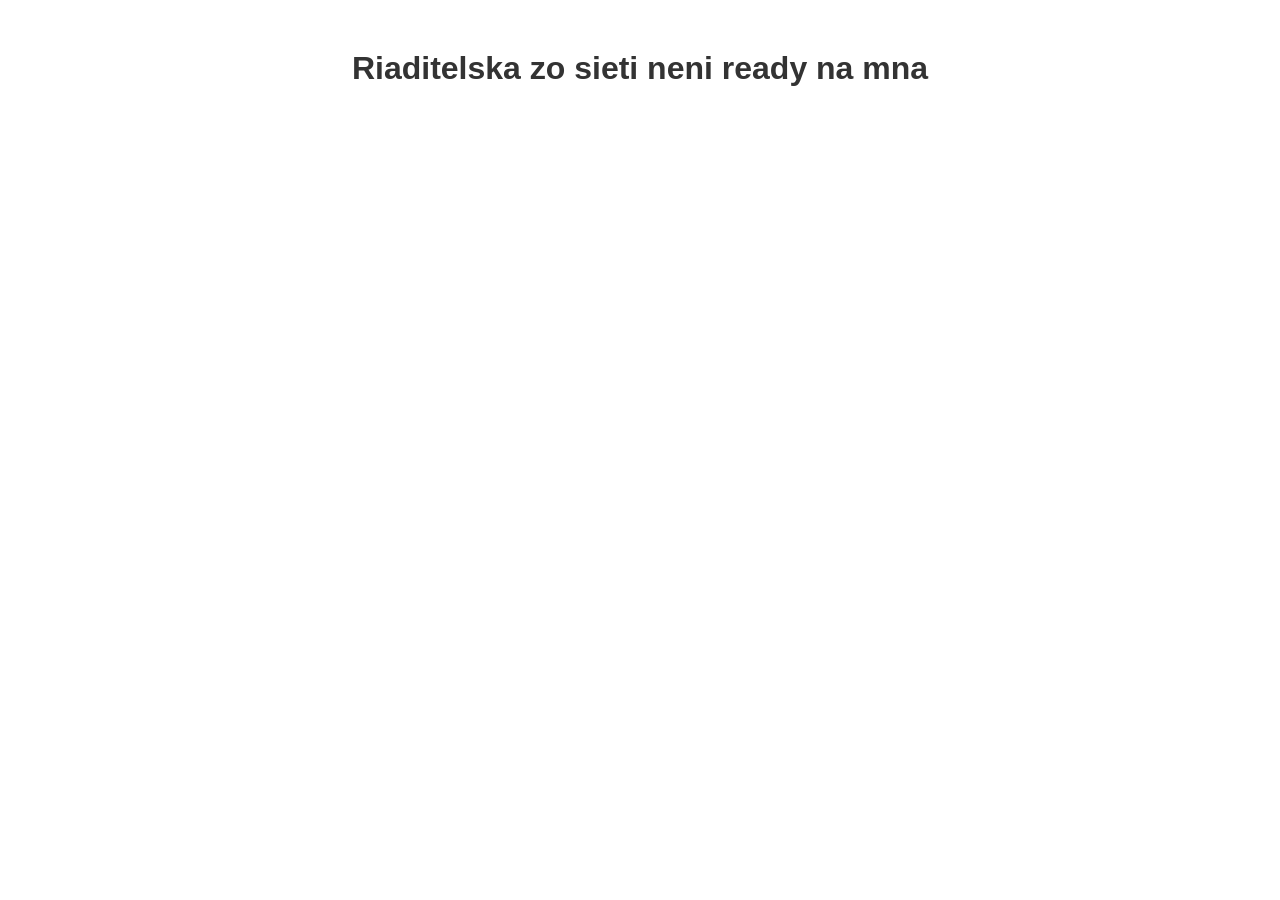
==== index.html @ 163ca70a "Add initial HTML structure for index.html" ====
<!DOCTYPE html>
<html>
<head>
    <title>Môj Web</title>
    <meta charset="UTF-8">
    <style>
        body { font-family: sans-serif; text-align: center; margin-top: 50px; }
        h1 { color: #333; }
    </style>
</head>
<body>
    <h1>Riaditelska zo sieti neni ready na mna</h1>
</body>
</html>
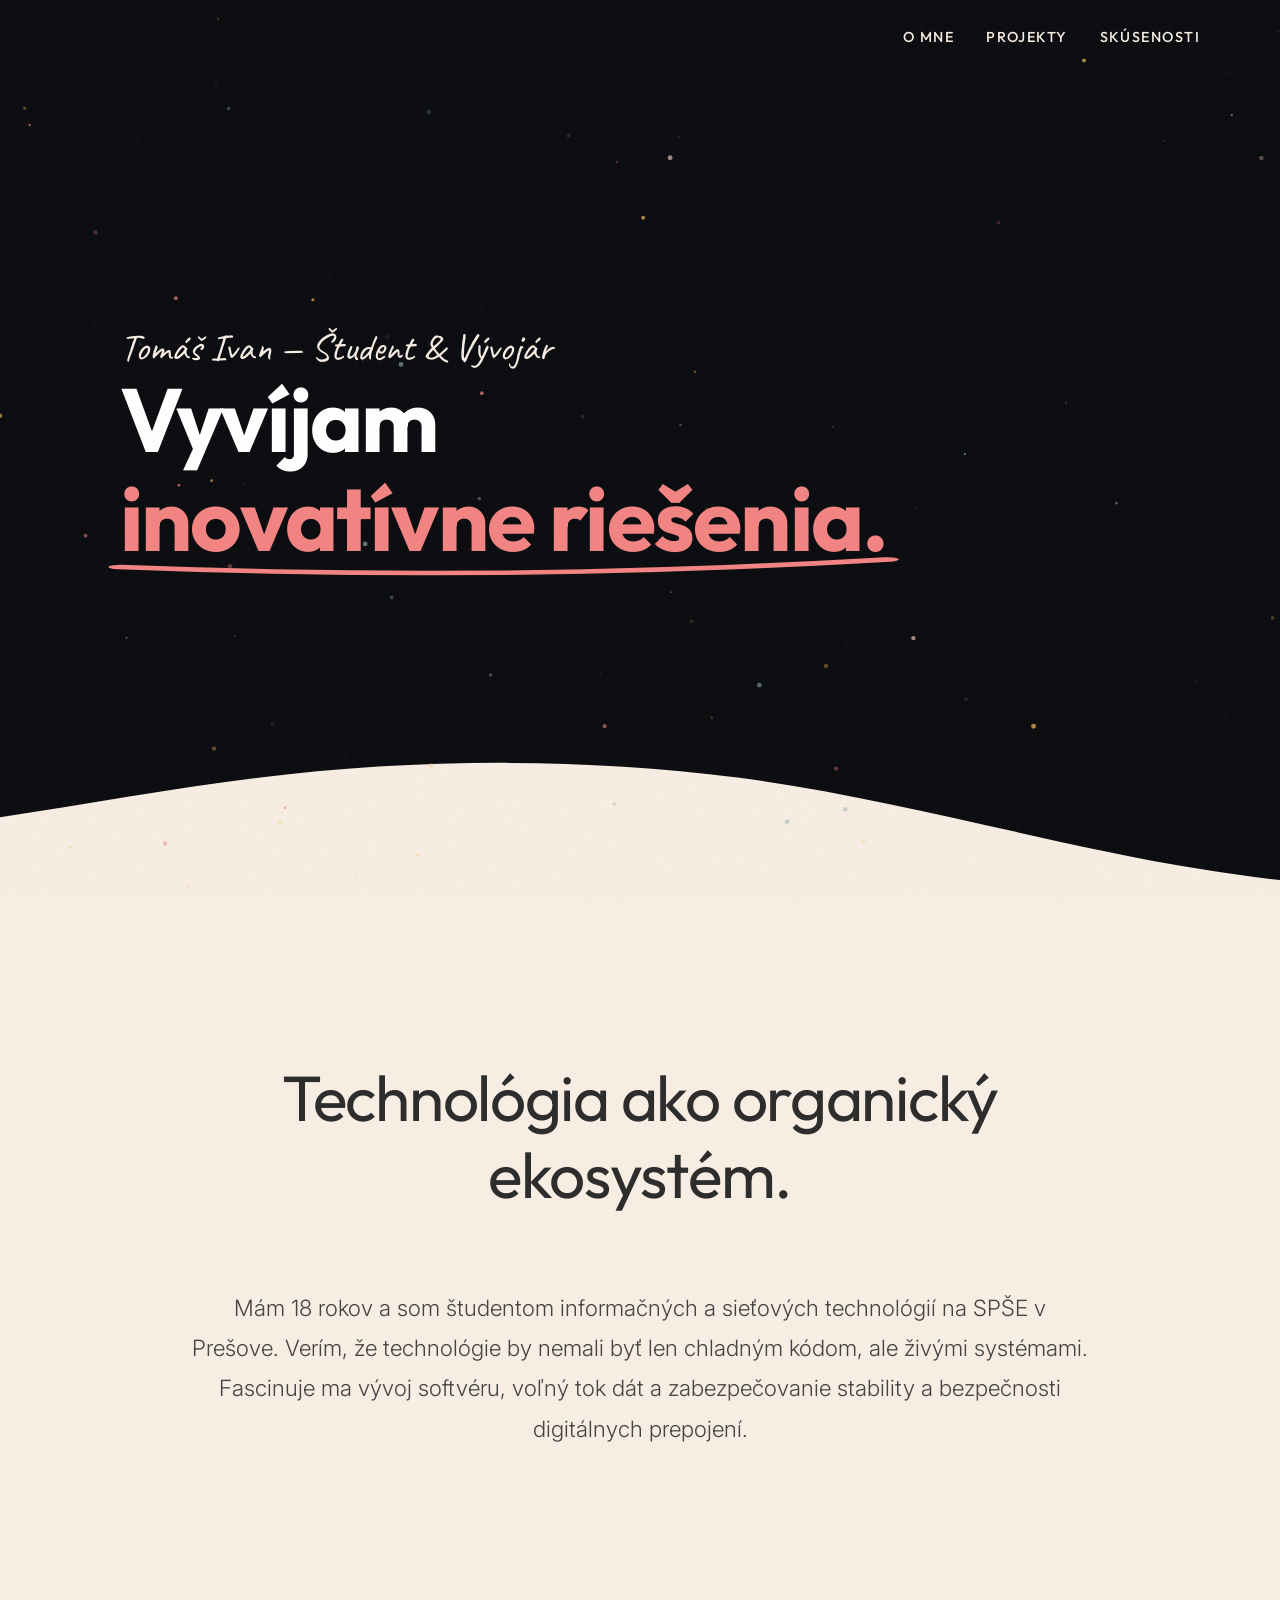
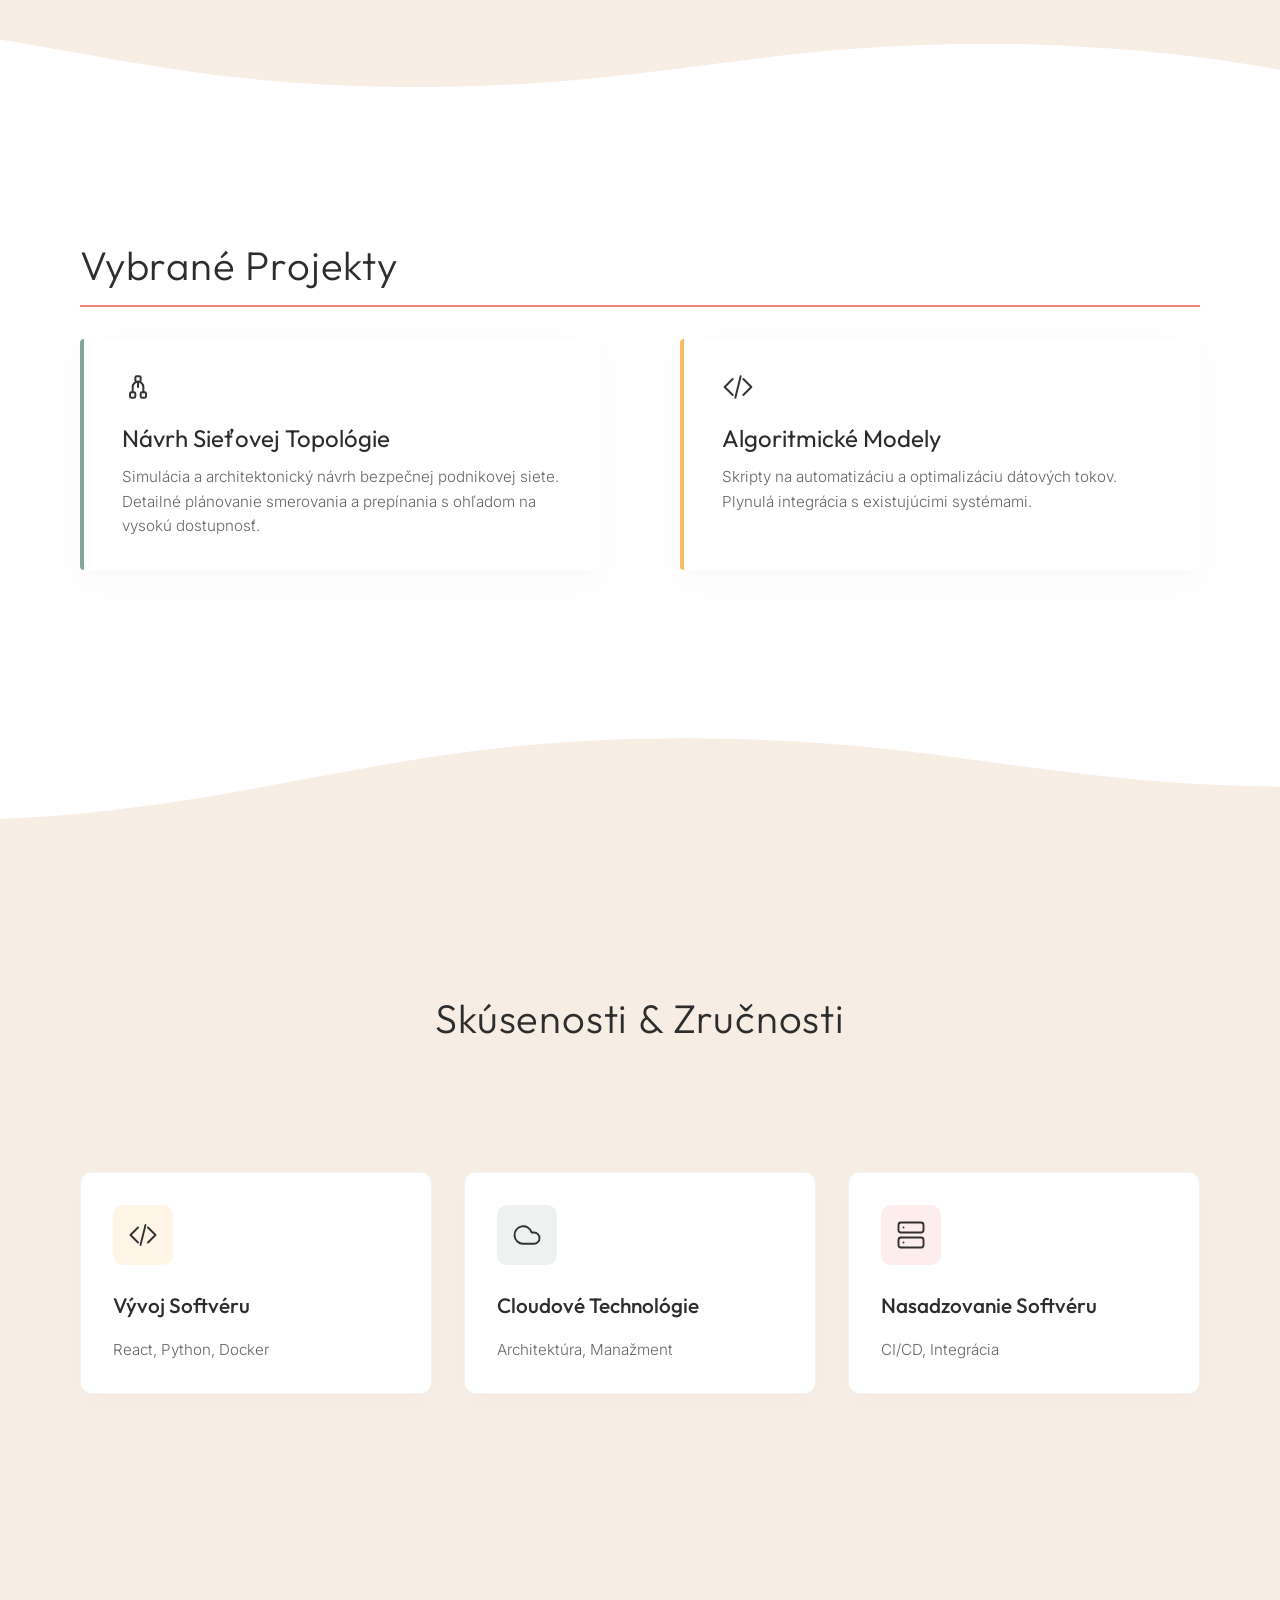
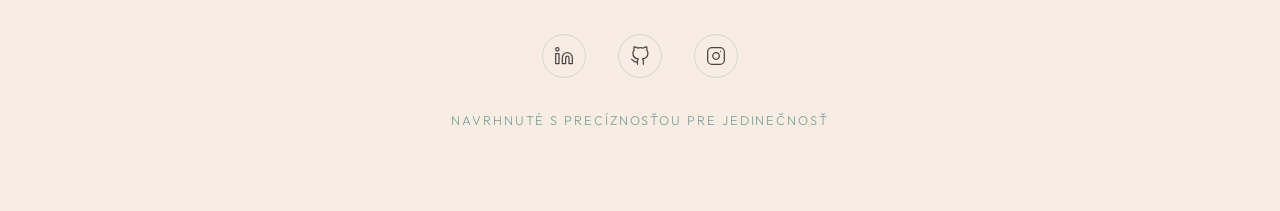
==== commit 4e87badf: "Basic template" ====
--- a/index.html
+++ b/index.html
@@ -1,14 +1,220 @@
 <!DOCTYPE html>
-<html>
+<html lang="sk">
+
 <head>
-    <title>Môj Web</title>
     <meta charset="UTF-8">
-    <style>
-        body { font-family: sans-serif; text-align: center; margin-top: 50px; }
-        h1 { color: #333; }
-    </style>
+    <meta name="viewport" content="width=device-width, initial-scale=1.0">
+    <title>Tomáš Ivan | Portfolio</title>
+    <!-- Google Fonts: Outfit (Headings) and Inter (Body), Syne for extreme modern look -->
+    <link rel="preconnect" href="https://fonts.googleapis.com">
+    <link rel="preconnect" href="https://fonts.gstatic.com" crossorigin>
+    <link
+        href="https://fonts.googleapis.com/css2?family=Caveat:wght@500;600&family=Inter:wght@300;400;500;600&family=Outfit:wght@200;300;400;500;700&display=swap"
+        rel="stylesheet">
+    <link rel="stylesheet" href="styles/main.css?v=3">
+
+    <!-- Meta descriptions for SEO -->
+    <meta name="description"
+        content="Osobné portfólio Tomáša Ivana. Študent Informačných a sieťových technológií, SPŠE Prešov.">
 </head>
+
 <body>
-    <h1>Riaditelska zo sieti neni ready na mna</h1>
+    <!-- Texture Overlay for organic feel -->
+    <div class="texture-overlay"></div>
+
+    <!-- Subtle Navigation -->
+    <nav class="site-nav">
+        <!-- Desktop Links -->
+        <ul class="nav-links desktop-links">
+            <li><a href="#about">O mne</a></li>
+            <li><a href="#projects">Projekty</a></li>
+            <li><a href="#skills">Skúsenosti</a></li>
+        </ul>
+
+        <!-- Hamburger Icon for Mobile -->
+        <div class="hamburger" id="hamburger">
+            <span></span>
+            <span></span>
+            <span></span>
+        </div>
+    </nav>
+
+    <!-- Mobile Slide-In Menu -->
+    <div class="mobile-menu" id="mobile-menu">
+        <div class="close-menu" id="close-menu">
+            <span></span>
+            <span></span>
+        </div>
+        <div class="mobile-menu-content">
+            <a href="#about" class="mobile-link">O mne</a>
+            <a href="#projects" class="mobile-link">Projekty</a>
+            <a href="#skills" class="mobile-link">Skúsenosti</a>
+            <div class="mobile-socials">
+                <a href="https://www.linkedin.com/in/tom%C3%A1%C5%A1-ivan-slovakia" target="_blank"
+                    class="social-icon"><img src="assets/icons/linkedin.svg" alt="LinkedIn"></a>
+                <a href="https://github.com/TomasIvan1" target="_blank" class="social-icon"><img
+                        src="assets/icons/github.svg" alt="GitHub"></a>
+                <a href="https://www.instagram.com/t_0_m_a_s_12/" target="_blank" class="social-icon"><img
+                        src="assets/icons/instagram.svg" alt="Instagram"></a>
+            </div>
+        </div>
+    </div>
+
+    <!-- Hero Section -->
+    <header class="hero">
+        <!-- The AI generated background will be placed here in CSS -->
+        <div class="hero-background"></div>
+        <!-- Canvas for particle light flow -->
+        <canvas id="flowCanvas"></canvas>
+        <div class="hero-content">
+            <p class="hero-handwritten">Tomáš Ivan — Študent & Vývojár</p>
+            <h1 class="hero-title">
+                <span id="typewriter" class="type-text">Vyvíjam</span><span class="typewriter-cursor">|</span> <br>
+                <span class="highlight-text">
+                    inovatívne riešenia.
+                    <svg class="hand-underline" viewBox="0 0 100 20" preserveAspectRatio="none">
+                        <path d="M0,10 Q50,20 100,5" fill="none" stroke="var(--light-coral)" stroke-width="3"
+                            stroke-linecap="round" />
+                    </svg>
+                </span>
+            </h1>
+        </div>
+        <!-- Organic Shape Divider to break the straight line -->
+        <div class="hero-shape-divider">
+            <svg data-name="Layer 1" xmlns="http://www.w3.org/2000/svg" viewBox="0 0 1200 120"
+                preserveAspectRatio="none">
+                <path
+                    d="M321.39,56.44c58-10.79,114.16-30.13,172-41.86,82.39-16.72,168.19-17.73,250.45-.39C823.78,31,906.67,72,985.66,92.83c70.05,18.48,146.53,26.09,214.34,3V120H0V27.35A600.21,600.21,0,0,0,321.39,56.44Z"
+                    class="shape-fill"></path>
+            </svg>
+        </div>
+    </header>
+
+    <!-- Main Content Flow -->
+    <main>
+        <!-- About Section -->
+        <section id="about" class="section about-section">
+            <div class="section-content">
+                <h2 class="section-title">Technológia ako organický ekosystém.</h2>
+                <div class="accent-line accent-rose"></div>
+                <p class="text-block">Mám 18 rokov a som študentom informačných a sieťových technológií na SPŠE v
+                    Prešove. Verím, že
+                    technológie by nemali byť len chladným kódom, ale živými systémami. Fascinuje ma vývoj softvéru,
+                    voľný tok dát a zabezpečovanie stability a bezpečnosti digitálnych prepojení.</p>
+            </div>
+        </section>
+
+        <!-- Projects Section -->
+        <section id="projects" class="section projects-section">
+            <div class="section-divider-top">
+                <svg data-name="Layer 1" xmlns="http://www.w3.org/2000/svg" viewBox="0 0 1200 120"
+                    preserveAspectRatio="none">
+                    <path
+                        d="M321.39,56.44c58-10.79,114.16-30.13,172-41.86,82.39-16.72,168.19-17.73,250.45-.39C823.78,31,906.67,72,985.66,92.83c70.05,18.48,146.53,26.09,214.34,3V120H0V27.35A600.21,600.21,0,0,0,321.39,56.44Z"
+                        class="shape-fill"></path>
+                </svg>
+            </div>
+            <div class="section-content">
+                <div class="section-header">
+                    <h2 class="section-title">Vybrané Projekty</h2>
+                    <div class="accent-line accent-coral"></div>
+                </div>
+
+                <div class="projects-grid">
+                    <!-- Project Card 1 -->
+                    <article class="project-card">
+                        <div class="card-strip strip-teal"></div>
+                        <div class="card-body">
+                            <div class="project-icon">
+                                <img src="assets/icons/network.svg" alt="Sieťová topológia" />
+                            </div>
+                            <h3 class="project-title">Návrh Sieťovej Topológie</h3>
+                            <p class="project-desc">Simulácia a architektonický návrh bezpečnej podnikovej siete.
+                                Detailné plánovanie smerovania a prepínania s ohľadom na vysokú dostupnosť.</p>
+                        </div>
+                    </article>
+
+                    <!-- Project Card 2 -->
+                    <article class="project-card">
+                        <div class="card-strip strip-bronze"></div>
+                        <div class="card-body">
+                            <div class="project-icon">
+                                <img src="assets/icons/code.svg" alt="Vývoj" />
+                            </div>
+                            <h3 class="project-title">Algoritmické Modely</h3>
+                            <p class="project-desc">Skripty na automatizáciu a optimalizáciu dátových tokov. Plynulá
+                                integrácia s existujúcimi systémami.</p>
+                        </div>
+                    </article>
+                </div>
+            </div>
+            <div class="section-divider-bottom">
+                <svg data-name="Layer 1" xmlns="http://www.w3.org/2000/svg" viewBox="0 0 1200 120"
+                    preserveAspectRatio="none">
+                    <path
+                        d="M985.66,92.83C906.67,72,823.78,31,743.84,14.19c-82.26-17.34-168.06-16.33-250.45.39-57.84,11.73-114,31.07-172,41.86A600.21,600.21,0,0,1,0,27.35V120H1200V95.8C1132.19,118.92,1055.71,111.31,985.66,92.83Z"
+                        class="shape-fill"></path>
+                </svg>
+            </div>
+        </section>
+
+        <!-- Skills Section -->
+        <section id="skills" class="section skills-section">
+            <div class="section-content">
+                <div class="section-header">
+                    <h2 class="section-title">Skúsenosti & Zručnosti</h2>
+                    <div class="accent-line accent-teal"></div>
+                </div>
+
+                <div class="skills-grid">
+                    <div class="skill-item">
+                        <div class="skill-icon wrap-bronze">
+                            <img src="assets/icons/code.svg" alt="Vývoj" />
+                        </div>
+                        <h4>Vývoj Softvéru</h4>
+                        <p class="skill-tags">React, Python, Docker</p>
+                    </div>
+                    <div class="skill-item">
+                        <div class="skill-icon wrap-teal">
+                            <img src="assets/icons/cloud.svg" alt="Cloud" />
+                        </div>
+                        <h4>Cloudové Technológie</h4>
+                        <p class="skill-tags">Architektúra, Manažment</p>
+                    </div>
+                    <div class="skill-item">
+                        <div class="skill-icon wrap-rose">
+                            <img src="assets/icons/server.svg" alt="Nasadzovanie" />
+                        </div>
+                        <h4>Nasadzovanie Softvéru</h4>
+                        <p class="skill-tags">CI/CD, Integrácia</p>
+                    </div>
+                </div>
+            </div>
+        </section>
+    </main>
+
+    <!-- Footer -->
+    <footer class="site-footer">
+        <div class="footer-content">
+            <div class="social-links">
+                <a href="https://www.linkedin.com/in/tomáš-ivan-slovakia" target="_blank" aria-label="LinkedIn"
+                    class="social-icon">
+                    <img src="assets/icons/linkedin.svg" alt="LinkedIn">
+                </a>
+                <a href="https://github.com/TomasIvan1" target="_blank" aria-label="GitHub" class="social-icon">
+                    <img src="assets/icons/github.svg" alt="GitHub">
+                </a>
+                <a href="https://www.instagram.com/t_0_m_a_s_12/" target="_blank" aria-label="Instagram"
+                    class="social-icon">
+                    <img src="assets/icons/instagram.svg" alt="Instagram">
+                </a>
+            </div>
+            <p class="footer-claim">Navrhnuté s precíznosťou pre jedinečnosť</p>
+        </div>
+    </footer>
+
+    <!-- Logic -->
+    <script src="js/app.js?v=3"></script>
 </body>
-</html>
+
+</html>
--- a/styles/main.css
+++ b/styles/main.css
@@ -0,0 +1,787 @@
+/* CSS Variables based on exact prompt specifications */
+:root {
+    /* Paleta v jemných pastelových tónoch, prechodný pocit */
+    --honey-bronze: #F6BD60;
+    --linen: #F7EDE2;
+    --cotton-rose: #F5CAC3;
+    --muted-teal: #84A59D;
+    --light-coral: #F28482;
+
+    /* Typografia */
+    --font-handwriting: 'Caveat', cursive;
+    --font-heading: 'Outfit', sans-serif;
+    --font-body: 'Inter', sans-serif;
+
+    /* Negative Space and Asymmetry Scale */
+    --spacing-sm: 1rem;
+    --spacing-md: 2rem;
+    --spacing-lg: 5rem;
+    --spacing-xl: 10rem;
+
+    /* Vizuálna plynulosť */
+    --transition-smooth: all 0.6s cubic-bezier(0.16, 1, 0.3, 1);
+}
+
+/* Entrance Animations */
+@keyframes slideDownFade {
+    0% {
+        opacity: 0;
+        transform: translateY(-20px);
+    }
+
+    100% {
+        opacity: 1;
+        transform: translateY(0);
+    }
+}
+
+@keyframes slideUpFade {
+    0% {
+        opacity: 0;
+        transform: translateY(30px);
+    }
+
+    100% {
+        opacity: 1;
+        transform: translateY(0);
+    }
+}
+
+@keyframes drawLine {
+    0% {
+        stroke-dasharray: 0, 1000;
+    }
+
+    100% {
+        stroke-dasharray: 1000, 1000;
+    }
+}
+
+/* Base Restets */
+* {
+    margin: 0;
+    padding: 0;
+    box-sizing: border-box;
+}
+
+html {
+    scroll-behavior: smooth;
+    font-size: 16px;
+    overflow-x: hidden;
+}
+
+body {
+    background-color: var(--linen);
+    color: #2D2D2D;
+    font-family: var(--font-body);
+    font-weight: 300;
+    line-height: 1.6;
+    overflow-x: hidden;
+    /* Fixes horizontal scrollbar / white bar on mobile */
+    min-height: 100vh;
+}
+
+/* Subtle texture matching paper/fabric feeling */
+.texture-overlay {
+    position: fixed;
+    top: 0;
+    left: 0;
+    right: 0;
+    bottom: 0;
+    width: 100%;
+    height: 100%;
+    pointer-events: none;
+    z-index: 9999;
+    /* Very subtle noise/texture generated via SVG / CSS magic */
+    background-image: url("data:image/svg+xml,%3Csvg viewBox='0 0 200 200' xmlns='http://www.w3.org/2000/svg'%3E%3Cfilter id='noiseFilter'%3E%3CfeTurbulence type='fractalNoise' baseFrequency='0.85' numOctaves='3' stitchTiles='stitch'/%3E%3C/filter%3E%3Crect width='100%25' height='100%25' filter='url(%23noiseFilter)' opacity='0.03'/%3E%3C/svg%3E");
+    opacity: 0.8;
+}
+
+.site-nav {
+    position: fixed;
+    top: 0;
+    width: 100%;
+    padding: 1.5rem var(--spacing-lg);
+    z-index: 1000;
+    display: flex;
+    justify-content: flex-end;
+    /* Liquid glass standard - totally transparent at top */
+    background: transparent;
+    transition: all 0.4s ease;
+    animation: slideDownFade 1s var(--transition-smooth) forwards;
+}
+
+/* Scrolled state for liquid glass */
+.site-nav.scrolled {
+    background: rgba(11, 12, 16, 0.85);
+    /* Dark solidish glass */
+    backdrop-filter: blur(15px);
+    -webkit-backdrop-filter: blur(15px);
+    box-shadow: 0 4px 30px rgba(0, 0, 0, 0.2);
+    padding: 1rem var(--spacing-lg);
+}
+
+.nav-links {
+    display: flex;
+    gap: var(--spacing-md);
+    list-style: none;
+}
+
+.nav-links a {
+    text-decoration: none;
+    color: var(--linen);
+    /* Svetlá farba pre dokonalý kontrast na tmavej pätičke */
+    font-family: var(--font-heading);
+    font-weight: 500;
+    font-size: 0.9rem;
+    letter-spacing: 0.1em;
+    text-transform: uppercase;
+    transition: var(--transition-smooth);
+    position: relative;
+}
+
+.nav-links a::after {
+    content: '';
+    position: absolute;
+    bottom: -4px;
+    left: 0;
+    width: 0;
+    height: 1px;
+    background-color: var(--cotton-rose);
+    transition: var(--transition-smooth);
+}
+
+.nav-links a:hover {
+    color: var(--light-coral);
+}
+
+.nav-links a:hover::after {
+    width: 100%;
+}
+
+/* Hero Section */
+.hero {
+    position: relative;
+    height: 100vh;
+    width: 100%;
+    display: flex;
+    align-items: center;
+    justify-content: center;
+    overflow: hidden;
+    /* Darker overlay on top of BG image */
+    background-color: #0b0c10;
+}
+
+.hero-background {
+    position: absolute;
+    top: 0;
+    left: 0;
+    width: 100%;
+    height: 100%;
+    background-image: url('../assets/hero-bg.png');
+    /* To be mapped */
+    background-size: cover;
+    background-position: center;
+    background-repeat: no-repeat;
+    opacity: 0.6;
+    /* Soften the background */
+    z-index: 0;
+}
+
+/* Canvas for floating light nodes */
+#flowCanvas {
+    position: absolute;
+    top: 0;
+    left: 0;
+    width: 100%;
+    height: 100%;
+    z-index: 1;
+    pointer-events: none;
+}
+
+.hero-content {
+    position: relative;
+    z-index: 2;
+    text-align: left;
+    max-width: 1200px;
+    width: 100%;
+    margin: 0 auto;
+    padding: 0 var(--spacing-lg);
+    display: flex;
+    flex-direction: column;
+    align-items: flex-start;
+}
+
+.hero-handwritten {
+    font-family: var(--font-handwriting);
+    font-size: clamp(1.8rem, 3vw, 2.5rem);
+    color: var(--linen);
+    /* Changed to light linen from teal for contrast */
+    margin-bottom: -0.5rem;
+    transform: rotate(-3deg);
+    display: inline-block;
+
+    opacity: 0;
+    animation: slideUpFade 1.2s cubic-bezier(0.16, 1, 0.3, 1) forwards;
+    animation-delay: 0.2s;
+}
+
+.hero-title {
+    font-family: var(--font-heading);
+    font-size: clamp(2.5rem, 7vw, 6rem);
+    font-weight: 700;
+    color: #FFFFFF;
+    letter-spacing: -0.02em;
+    margin-bottom: var(--spacing-sm);
+    line-height: 1.1;
+    /* Removed text shadow as requested for a cleaner look */
+
+    opacity: 0;
+    animation: slideUpFade 1.2s cubic-bezier(0.16, 1, 0.3, 1) forwards;
+    animation-delay: 0.4s;
+}
+
+.typewriter-cursor {
+    color: var(--honey-bronze);
+    opacity: 0;
+    animation: blink 1s step-end infinite;
+    animation-delay: 1.6s;
+    font-weight: 300;
+}
+
+@keyframes blink {
+
+    0%,
+    100% {
+        opacity: 1;
+    }
+
+    50% {
+        opacity: 0;
+    }
+}
+
+.highlight-text {
+    color: var(--light-coral);
+    position: relative;
+    display: inline-block;
+}
+
+.hand-underline {
+    position: absolute;
+    bottom: -15px;
+    left: 0;
+    width: 100%;
+    height: 30px;
+    overflow: visible;
+}
+
+/* Hide mobile break logic */
+.mobile-break {
+    display: none;
+}
+
+/* Sections General Rules */
+.section {
+    padding: var(--spacing-xl) var(--spacing-lg);
+    position: relative;
+    z-index: 10;
+}
+
+/* organic shape divider CSS */
+.hero-shape-divider {
+    position: absolute;
+    bottom: -1px;
+    left: 0;
+    width: 100%;
+    overflow: hidden;
+    line-height: 0;
+}
+
+.hero-shape-divider svg {
+    position: relative;
+    display: block;
+    width: calc(180% + 1.3px);
+    height: 140px;
+    transform: translateX(-30%);
+}
+
+.hero-shape-divider .shape-fill {
+    fill: var(--linen);
+}
+
+.section-divider-top {
+    position: absolute;
+    top: -1px;
+    left: 0;
+    width: 100%;
+    overflow: hidden;
+    line-height: 0;
+    transform: rotate(180deg);
+}
+
+.section-divider-top svg {
+    position: relative;
+    display: block;
+    width: calc(130% + 1.3px);
+    height: 80px;
+}
+
+.section-divider-top .shape-fill {
+    fill: var(--linen);
+}
+
+.section-divider-bottom {
+    position: absolute;
+    bottom: -1px;
+    left: 0;
+    width: 100%;
+    overflow: hidden;
+    line-height: 0;
+}
+
+.section-divider-bottom svg {
+    position: relative;
+    display: block;
+    width: calc(140% + 1.3px);
+    height: 90px;
+    transform: rotateY(180deg) translateX(10%);
+}
+
+.section-divider-bottom .shape-fill {
+    fill: var(--linen);
+}
+
+.section-title {
+    font-family: var(--font-heading);
+    font-weight: 300;
+    font-size: 2.5rem;
+    color: #2D2D2D;
+    margin-bottom: 0.5rem;
+    letter-spacing: 0.02em;
+}
+
+.accent-line {
+    height: 2px;
+    width: ৬০px;
+    margin-bottom: var(--spacing-md);
+}
+
+.accent-line.accent-rose {
+    background-color: var(--cotton-rose);
+}
+
+.accent-line.accent-coral {
+    background-color: var(--light-coral);
+}
+
+.accent-line.accent-teal {
+    background-color: var(--muted-teal);
+}
+
+.section-content {
+    max-width: 1200px;
+    margin: 0 auto;
+}
+
+/* About Section Refinement */
+.about-section .section-content {
+    display: flex;
+    flex-direction: column;
+    align-items: center;
+    text-align: center;
+    max-width: 900px;
+}
+
+.about-section .section-title {
+    font-size: clamp(2.5rem, 5vw, 4rem);
+    font-weight: 400;
+    margin-bottom: 0.5rem;
+    line-height: 1.2;
+    letter-spacing: -0.02em;
+}
+
+.about-section .accent-line {
+    margin: var(--spacing-md) auto;
+}
+
+.about-section .text-block {
+    font-family: var(--font-body);
+    font-weight: 300;
+    font-size: clamp(1.1rem, 2vw, 1.4rem);
+    color: #444;
+    line-height: 1.8;
+}
+
+/* Projects Cards */
+.projects-section {
+    background-color: #FFFFFF;
+    padding-top: calc(var(--spacing-xl) + 4rem);
+    padding-bottom: calc(var(--spacing-xl) + 6rem);
+}
+
+.projects-grid {
+    display: grid;
+    grid-template-columns: repeat(auto-fit, minmax(350px, 1fr));
+    gap: var(--spacing-lg);
+    margin-top: var(--spacing-md);
+}
+
+.project-card {
+    background-color: rgba(255, 255, 255, 0.4);
+    border-radius: 4px;
+    position: relative;
+    overflow: hidden;
+    backdrop-filter: blur(15px);
+    transition: var(--transition-smooth);
+    /* Soft shadow instead of border */
+    box-shadow: 0 10px 40px rgba(0, 0, 0, 0.03);
+}
+
+.project-card:hover {
+    transform: translateY(-10px);
+    box-shadow: 0 15px 50px rgba(0, 0, 0, 0.06);
+    background-color: rgba(255, 255, 255, 0.7);
+}
+
+.card-strip {
+    position: absolute;
+    top: 0;
+    left: 0;
+    bottom: 0;
+    width: 4px;
+}
+
+.strip-teal {
+    background-color: var(--muted-teal);
+}
+
+.strip-bronze {
+    background-color: var(--honey-bronze);
+}
+
+.card-body {
+    padding: var(--spacing-md);
+    padding-left: calc(var(--spacing-md) + 10px);
+}
+
+.project-icon {
+    width: 32px;
+    height: 32px;
+    margin-bottom: var(--spacing-sm);
+    opacity: 0.8;
+}
+
+.project-title {
+    font-family: var(--font-heading);
+    font-size: 1.5rem;
+    font-weight: 400;
+    margin-bottom: 0.5rem;
+    color: #2b2b2b;
+}
+
+.project-desc {
+    font-size: 0.95rem;
+    color: #666;
+    font-weight: 300;
+}
+
+/* Skills Grid Revamp */
+.skills-section .section-header {
+    text-align: center;
+    display: flex;
+    flex-direction: column;
+    align-items: center;
+}
+
+.skills-grid {
+    display: grid;
+    grid-template-columns: repeat(auto-fit, minmax(300px, 1fr));
+    gap: var(--spacing-md);
+    margin-top: var(--spacing-lg);
+}
+
+.skill-item {
+    background: #FFFFFF;
+    padding: var(--spacing-md);
+    border-radius: 12px;
+    border: 1px solid rgba(0, 0, 0, 0.04);
+    box-shadow: 0 10px 30px rgba(0, 0, 0, 0.02);
+    display: flex;
+    flex-direction: column;
+    align-items: flex-start;
+    gap: var(--spacing-sm);
+    transition: var(--transition-smooth);
+}
+
+.skill-item:hover {
+    transform: translateY(-5px);
+    box-shadow: 0 15px 40px rgba(0, 0, 0, 0.06);
+}
+
+.skill-icon {
+    width: 60px;
+    height: 60px;
+    display: flex;
+    align-items: center;
+    justify-content: center;
+    border-radius: 10px;
+    background: var(--linen);
+}
+
+.skill-icon img {
+    width: 30px;
+    height: 30px;
+    opacity: 0.8;
+}
+
+/* Custom coloring for icons */
+.wrap-teal {
+    background-color: rgba(132, 165, 157, 0.15);
+}
+
+.wrap-bronze {
+    background-color: rgba(246, 189, 96, 0.15);
+}
+
+.wrap-rose {
+    background-color: rgba(242, 132, 130, 0.15);
+}
+
+.skill-item h4 {
+    font-family: var(--font-heading);
+    font-weight: 500;
+    font-size: 1.3rem;
+    color: #2D2D2D;
+    margin-top: 0.5rem;
+}
+
+.skill-tags {
+    font-family: var(--font-body);
+    font-size: 0.95rem;
+    color: #666;
+    line-height: 1.5;
+}
+
+/* Footer */
+.site-footer {
+    padding: var(--spacing-lg) 0;
+    background-color: transparent;
+}
+
+.footer-content {
+    display: flex;
+    flex-direction: column;
+    align-items: center;
+    gap: var(--spacing-sm);
+}
+
+.social-links {
+    display: flex;
+    gap: var(--spacing-md);
+    margin-bottom: var(--spacing-sm);
+}
+
+.social-icon {
+    display: flex;
+    align-items: center;
+    justify-content: center;
+    width: 44px;
+    height: 44px;
+    border-radius: 50%;
+    border: 1px solid rgba(132, 165, 157, 0.3);
+    /* Muted Teal low opacity */
+    transition: var(--transition-smooth);
+}
+
+.social-icon img {
+    width: 20px;
+    height: 20px;
+    opacity: 0.7;
+    transition: var(--transition-smooth);
+}
+
+.social-icon:hover {
+    border-color: var(--muted-teal);
+    transform: translateY(-5px);
+    box-shadow: 0 5px 15px rgba(132, 165, 157, 0.2);
+}
+
+.social-icon:hover img {
+    opacity: 1;
+}
+
+.footer-claim {
+    font-family: var(--font-heading);
+    font-size: 0.8rem;
+    letter-spacing: 0.15em;
+    color: var(--muted-teal);
+    text-transform: uppercase;
+}
+
+/* Mobile Slide-In Navigation */
+.hamburger {
+    display: none;
+    flex-direction: column;
+    justify-content: center;
+    gap: 8px;
+    cursor: pointer;
+    z-index: 2000;
+    width: 40px;
+    height: 40px;
+    padding: 5px;
+}
+
+.hamburger span {
+    width: 100%;
+    height: 3px;
+    background-color: var(--linen);
+    transition: var(--transition-smooth);
+    border-radius: 2px;
+}
+
+.hamburger.active span:nth-child(1) {
+    transform: translateY(11px) rotate(45deg);
+    background-color: #2D2D2D;
+    /* Tmavé X na svetlom pozadí */
+}
+
+.hamburger.active span:nth-child(2) {
+    opacity: 0;
+}
+
+.hamburger.active span:nth-child(3) {
+    transform: translateY(-11px) rotate(-45deg);
+    background-color: #2D2D2D;
+    /* Tmavé X na svetlom pozadí */
+}
+
+.mobile-menu {
+    position: fixed;
+    top: 0;
+    right: -100%;
+    width: 100%;
+    height: 100%;
+    background: rgba(247, 237, 226, 0.98);
+    /* var(--linen) but slightly transparent */
+    backdrop-filter: blur(20px);
+    -webkit-backdrop-filter: blur(20px);
+    z-index: 1500;
+    display: flex;
+    align-items: center;
+    justify-content: center;
+    transition: right 0.4s cubic-bezier(0.16, 1, 0.3, 1);
+}
+
+.close-menu {
+    position: absolute;
+    top: 1.5rem;
+    right: var(--spacing-lg);
+    width: 40px;
+    height: 40px;
+    padding: 5px;
+    display: flex;
+    flex-direction: column;
+    justify-content: center;
+    cursor: pointer;
+    z-index: 2001;
+}
+
+.close-menu span {
+    width: 100%;
+    height: 3px;
+    background-color: #2D2D2D;
+    transition: var(--transition-smooth);
+    border-radius: 2px;
+    position: absolute;
+}
+
+.close-menu span:nth-child(1) {
+    transform: rotate(45deg);
+}
+
+.close-menu span:nth-child(2) {
+    transform: rotate(-45deg);
+}
+
+.mobile-menu.open {
+    right: 0;
+}
+
+.mobile-menu-content {
+    display: flex;
+    flex-direction: column;
+    align-items: center;
+    gap: var(--spacing-md);
+}
+
+.mobile-link {
+    font-family: var(--font-heading);
+    font-size: 2.5rem;
+    font-weight: 600;
+    color: #2D2D2D;
+    text-decoration: none;
+    letter-spacing: 0.02em;
+    opacity: 0;
+    transform: translateX(30px);
+    transition: all 0.4s ease;
+}
+
+.mobile-menu.open .mobile-link {
+    opacity: 1;
+    transform: translateX(0);
+}
+
+.mobile-menu.open .mobile-link:nth-child(1) {
+    transition-delay: 0.1s;
+}
+
+.mobile-menu.open .mobile-link:nth-child(2) {
+    transition-delay: 0.2s;
+}
+
+.mobile-menu.open .mobile-link:nth-child(3) {
+    transition-delay: 0.3s;
+}
+
+.mobile-socials {
+    display: flex;
+    gap: 1rem;
+    margin-top: 2rem;
+    opacity: 0;
+    transform: translateY(20px);
+    transition: all 0.4s ease 0.4s;
+}
+
+.mobile-menu.open .mobile-socials {
+    opacity: 1;
+    transform: translateY(0);
+}
+
+/* Responsive Rules */
+@media (max-width: 768px) {
+    :root {
+        --spacing-lg: 3rem;
+        --spacing-xl: 5rem;
+    }
+
+    .hamburger {
+        display: flex;
+    }
+
+    .desktop-links {
+        display: none;
+    }
+
+    .hero-title {
+        font-size: 2.8rem;
+    }
+
+    .mobile-break {
+        display: block;
+    }
+}
+
+.split-layout .text-block {
+    padding-right: 0;
+}
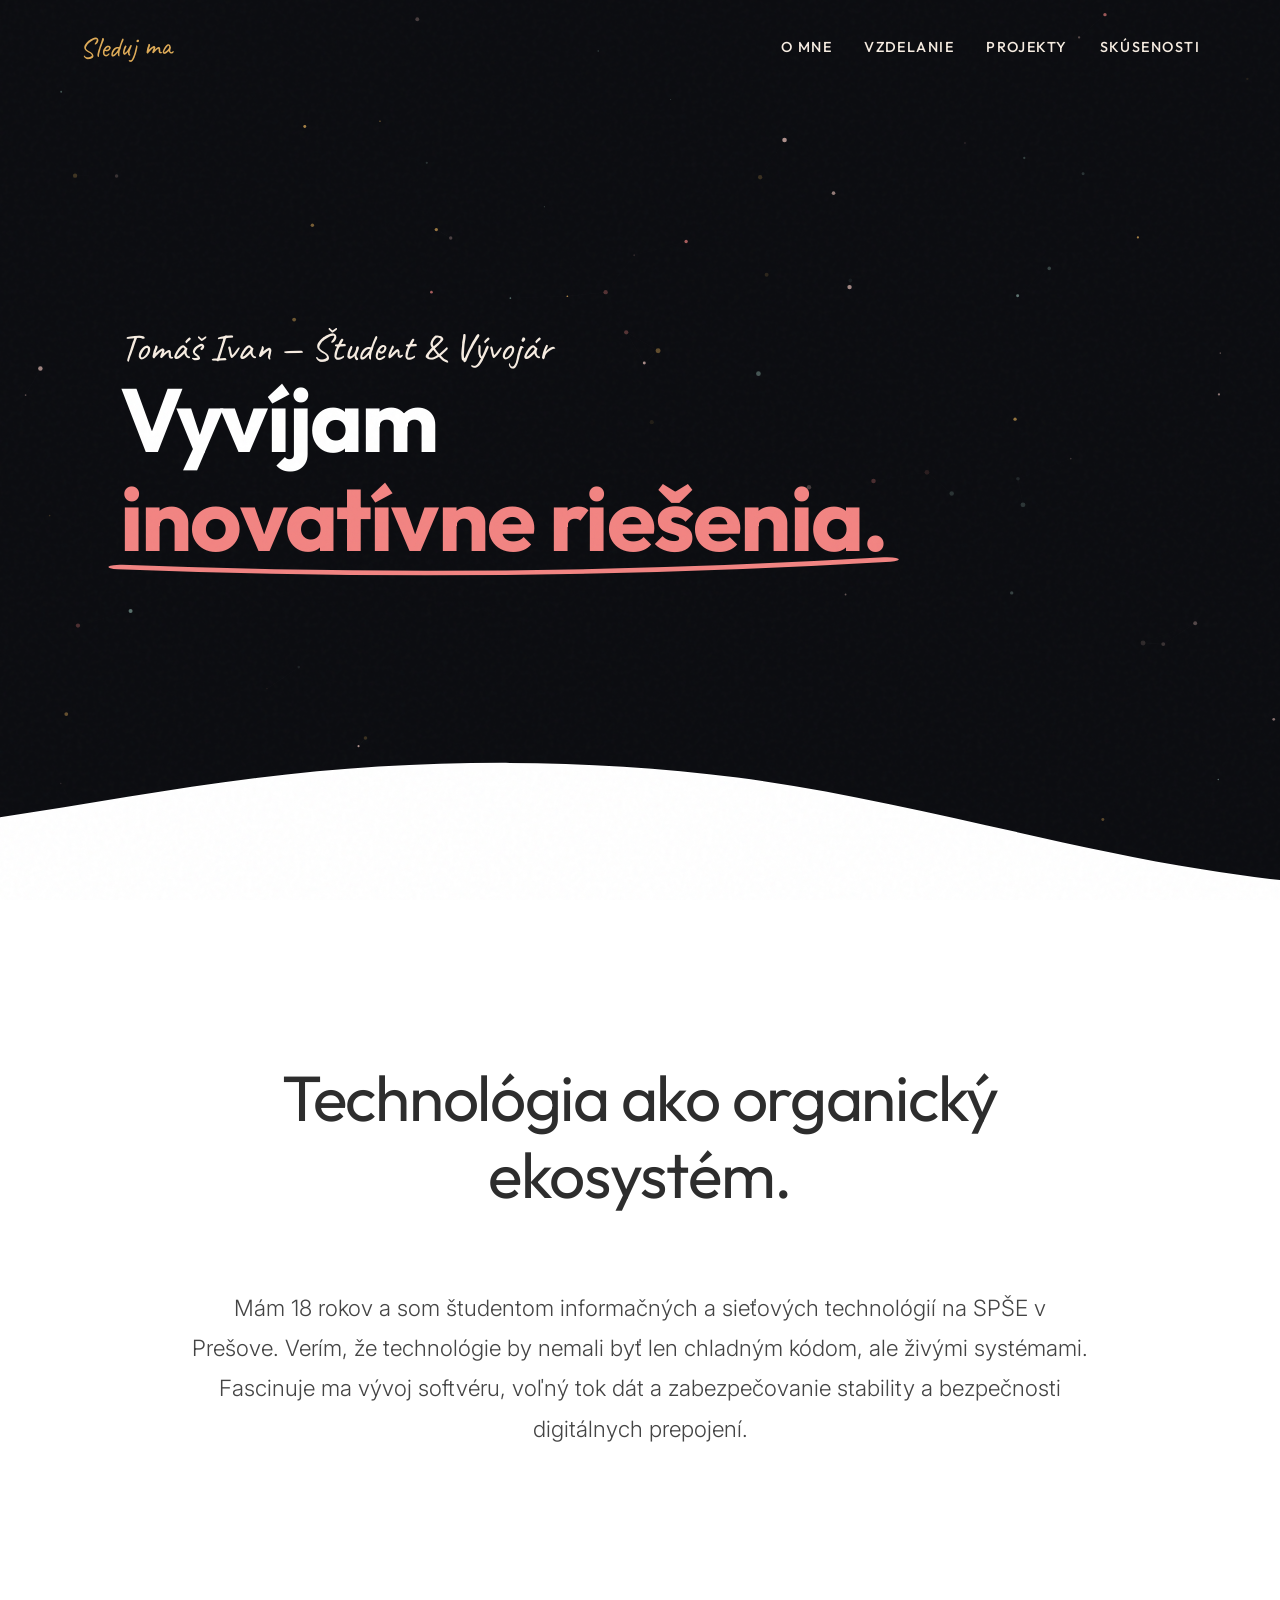
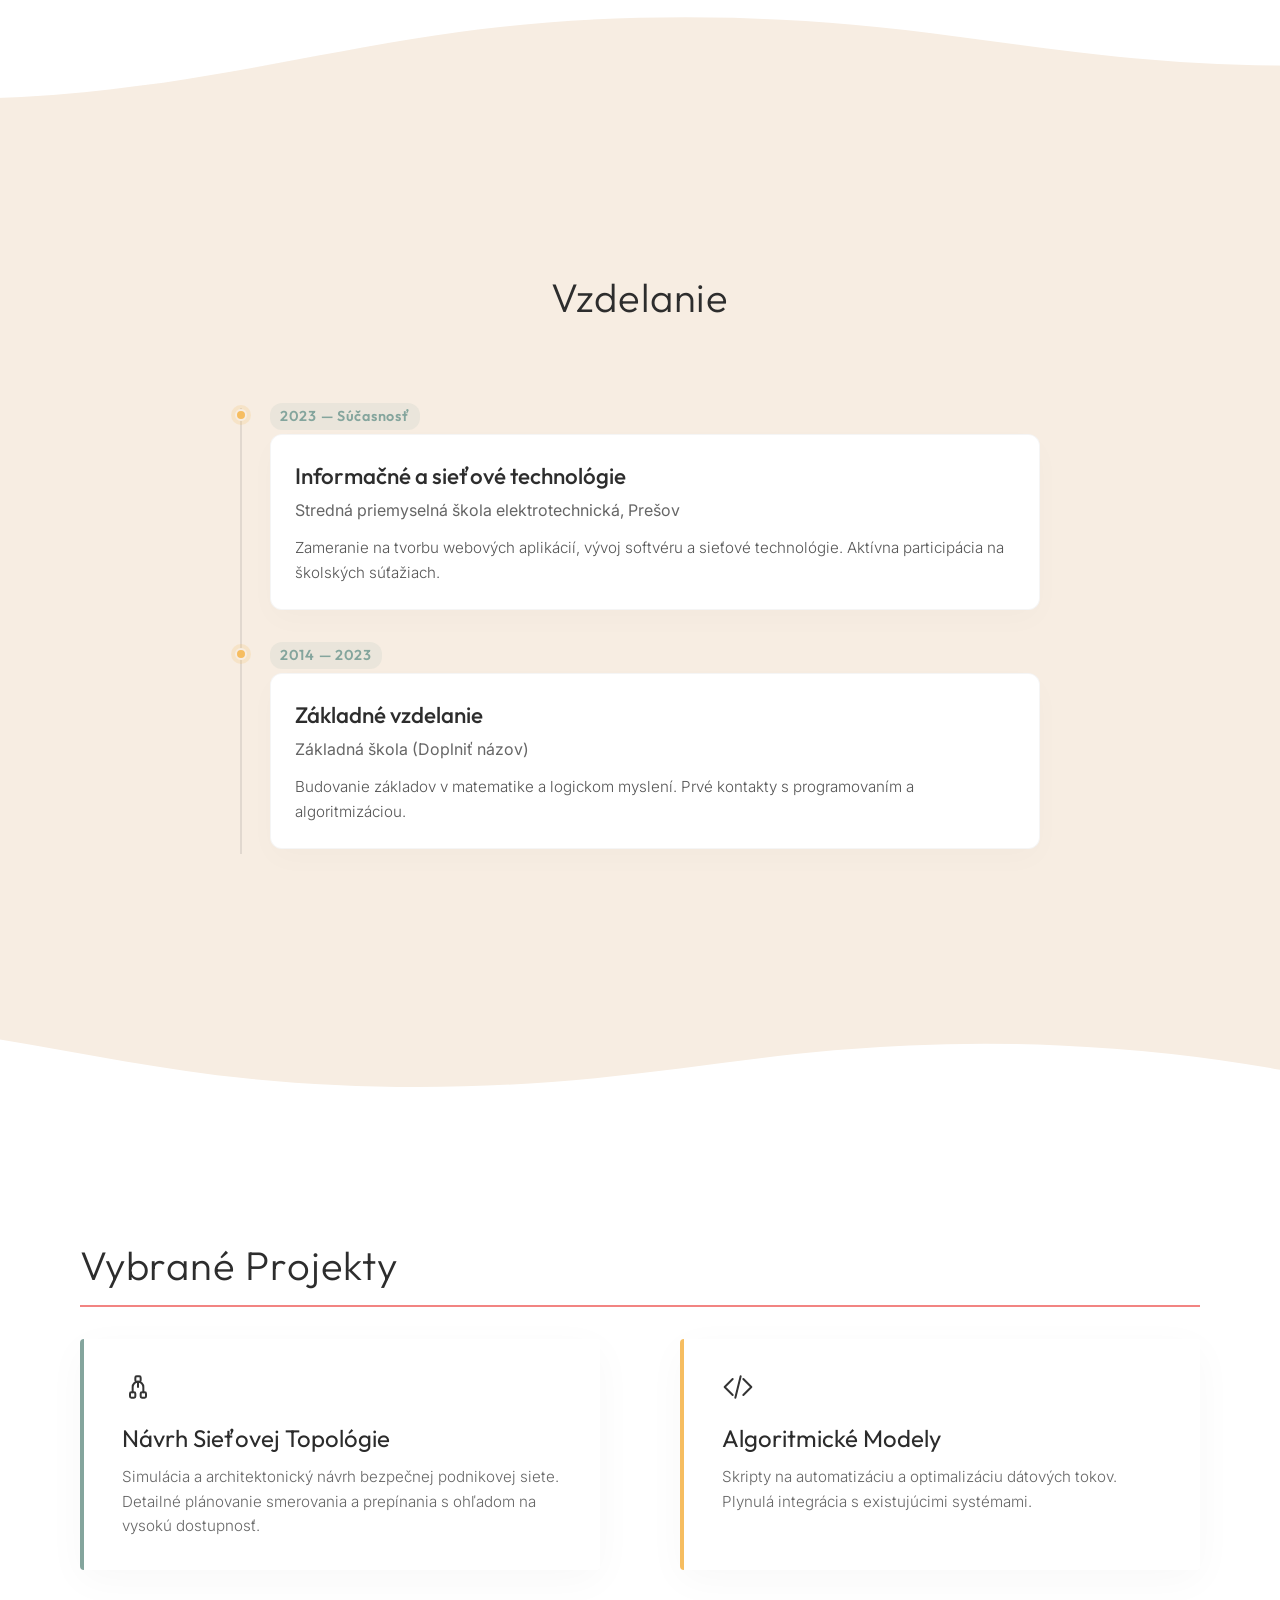
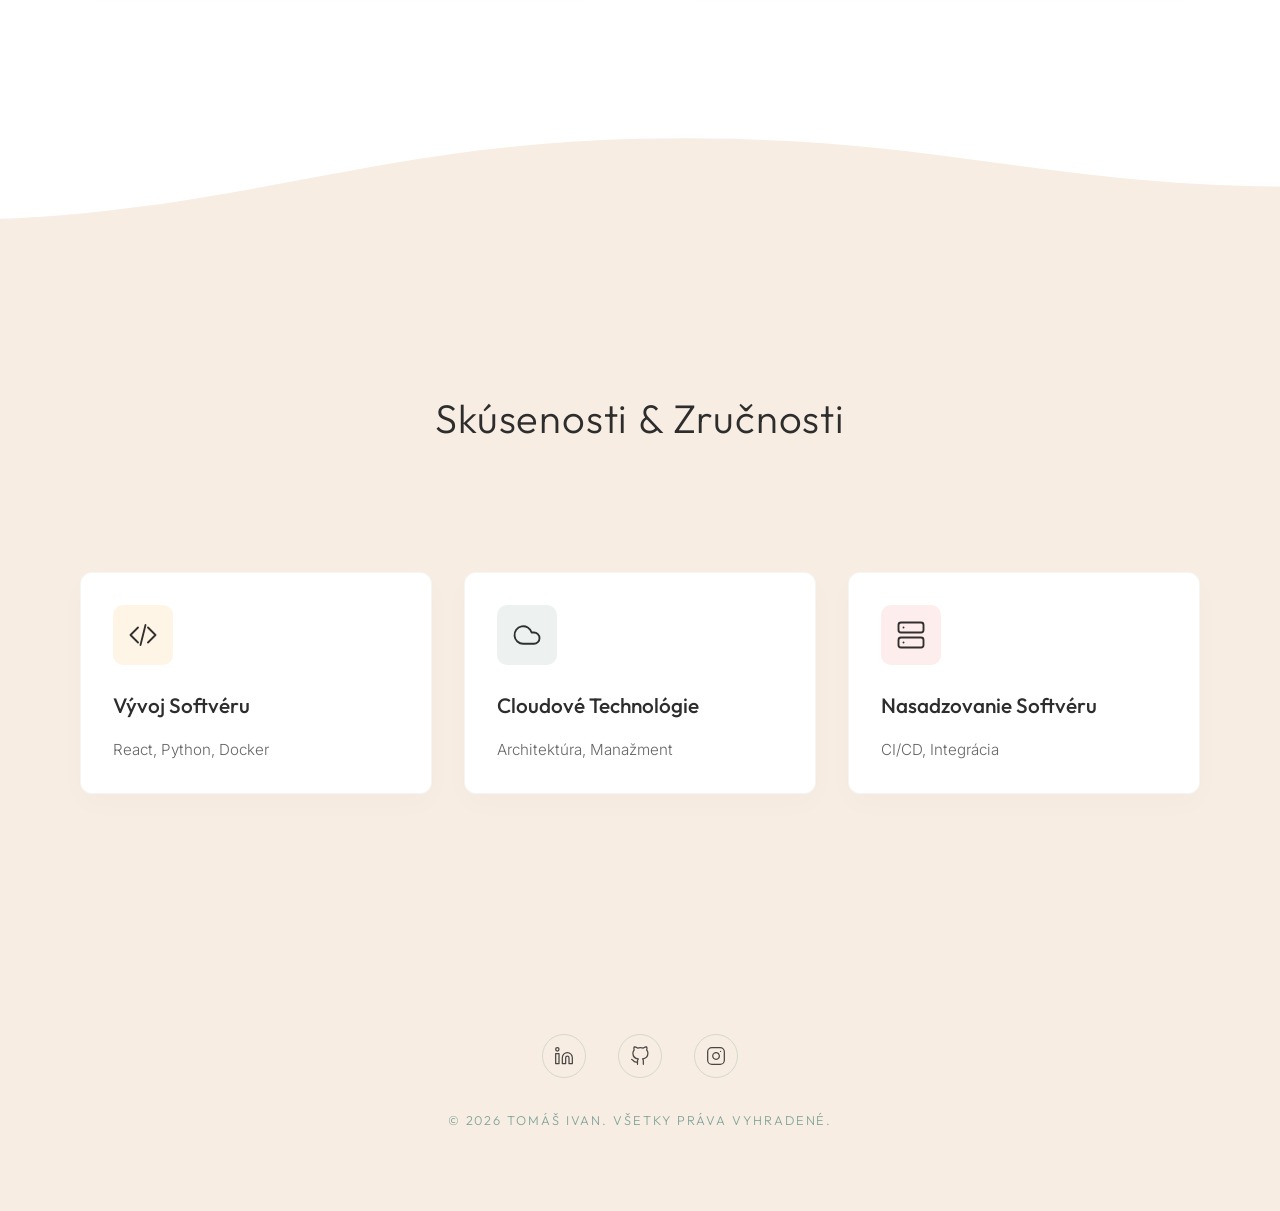
==== commit d72a1e28: "Several improvements" ====
--- a/index.html
+++ b/index.html
@@ -11,7 +11,7 @@
     <link
         href="https://fonts.googleapis.com/css2?family=Caveat:wght@500;600&family=Inter:wght@300;400;500;600&family=Outfit:wght@200;300;400;500;700&display=swap"
         rel="stylesheet">
-    <link rel="stylesheet" href="styles/main.css?v=3">
+    <link rel="stylesheet" href="styles/main.css?v=5">
 
     <!-- Meta descriptions for SEO -->
     <meta name="description"
@@ -24,9 +24,15 @@
 
     <!-- Subtle Navigation -->
     <nav class="site-nav">
+        <!-- Left Side Action -->
+        <div class="nav-brand">
+            <a href="#footer" class="nav-brand-text">Sleduj ma</a>
+        </div>
+
         <!-- Desktop Links -->
         <ul class="nav-links desktop-links">
             <li><a href="#about">O mne</a></li>
+            <li><a href="#education">Vzdelanie</a></li>
             <li><a href="#projects">Projekty</a></li>
             <li><a href="#skills">Skúsenosti</a></li>
         </ul>
@@ -47,6 +53,7 @@
         </div>
         <div class="mobile-menu-content">
             <a href="#about" class="mobile-link">O mne</a>
+            <a href="#education" class="mobile-link">Vzdelanie</a>
             <a href="#projects" class="mobile-link">Projekty</a>
             <a href="#skills" class="mobile-link">Skúsenosti</a>
             <div class="mobile-socials">
@@ -94,13 +101,55 @@
     <main>
         <!-- About Section -->
         <section id="about" class="section about-section">
-            <div class="section-content">
+            <div class="section-content reveal">
                 <h2 class="section-title">Technológia ako organický ekosystém.</h2>
                 <div class="accent-line accent-rose"></div>
                 <p class="text-block">Mám 18 rokov a som študentom informačných a sieťových technológií na SPŠE v
                     Prešove. Verím, že
                     technológie by nemali byť len chladným kódom, ale živými systémami. Fascinuje ma vývoj softvéru,
                     voľný tok dát a zabezpečovanie stability a bezpečnosti digitálnych prepojení.</p>
+            </div>
+            <div class="section-divider-bottom">
+                <svg data-name="Layer 1" xmlns="http://www.w3.org/2000/svg" viewBox="0 0 1200 120"
+                    preserveAspectRatio="none">
+                    <path
+                        d="M985.66,92.83C906.67,72,823.78,31,743.84,14.19c-82.26-17.34-168.06-16.33-250.45.39-57.84,11.73-114,31.07-172,41.86A600.21,600.21,0,0,1,0,27.35V120H1200V95.8C1132.19,118.92,1055.71,111.31,985.66,92.83Z"
+                        class="shape-fill"></path>
+                </svg>
+            </div>
+        </section>
+
+        <!-- Education Section -->
+        <section id="education" class="section education-section">
+            <div class="section-content">
+                <div class="section-header reveal">
+                    <h2 class="section-title">Vzdelanie</h2>
+                    <div class="accent-line accent-bronze"></div>
+                </div>
+                
+                <div class="timeline">
+                    <!-- Timeline Item 1 -->
+                    <div class="timeline-item reveal delay-100">
+                        <div class="timeline-dot"></div>
+                        <div class="timeline-date">2023 — Súčasnosť</div>
+                        <div class="timeline-content">
+                            <h3>Informačné a sieťové technológie</h3>
+                            <h4>Stredná priemyselná škola elektrotechnická, Prešov</h4>
+                            <p>Zameranie na tvorbu webových aplikácií, vývoj softvéru a sieťové technológie. Aktívna participácia na školských súťažiach.</p>
+                        </div>
+                    </div>
+
+                    <!-- Timeline Item 2 (Placeholder pre ZŠ alebo iné certifikáty) -->
+                    <div class="timeline-item reveal delay-200">
+                        <div class="timeline-dot"></div>
+                        <div class="timeline-date">2014 — 2023</div>
+                        <div class="timeline-content">
+                            <h3>Základné vzdelanie</h3>
+                            <h4>Základná škola (Doplniť názov)</h4>
+                            <p>Budovanie základov v matematike a logickom myslení. Prvé kontakty s programovaním a algoritmizáciou.</p>
+                        </div>
+                    </div>
+                </div>
             </div>
         </section>
 
@@ -115,14 +164,14 @@
                 </svg>
             </div>
             <div class="section-content">
-                <div class="section-header">
+                <div class="section-header reveal">
                     <h2 class="section-title">Vybrané Projekty</h2>
                     <div class="accent-line accent-coral"></div>
                 </div>
 
                 <div class="projects-grid">
                     <!-- Project Card 1 -->
-                    <article class="project-card">
+                    <article class="project-card reveal delay-100">
                         <div class="card-strip strip-teal"></div>
                         <div class="card-body">
                             <div class="project-icon">
@@ -135,7 +184,7 @@
                     </article>
 
                     <!-- Project Card 2 -->
-                    <article class="project-card">
+                    <article class="project-card reveal delay-200">
                         <div class="card-strip strip-bronze"></div>
                         <div class="card-body">
                             <div class="project-icon">
@@ -161,27 +210,27 @@
         <!-- Skills Section -->
         <section id="skills" class="section skills-section">
             <div class="section-content">
-                <div class="section-header">
+                <div class="section-header reveal">
                     <h2 class="section-title">Skúsenosti & Zručnosti</h2>
                     <div class="accent-line accent-teal"></div>
                 </div>
 
                 <div class="skills-grid">
-                    <div class="skill-item">
+                    <div class="skill-item reveal delay-100">
                         <div class="skill-icon wrap-bronze">
                             <img src="assets/icons/code.svg" alt="Vývoj" />
                         </div>
                         <h4>Vývoj Softvéru</h4>
                         <p class="skill-tags">React, Python, Docker</p>
                     </div>
-                    <div class="skill-item">
+                    <div class="skill-item reveal delay-200">
                         <div class="skill-icon wrap-teal">
                             <img src="assets/icons/cloud.svg" alt="Cloud" />
                         </div>
                         <h4>Cloudové Technológie</h4>
                         <p class="skill-tags">Architektúra, Manažment</p>
                     </div>
-                    <div class="skill-item">
+                    <div class="skill-item reveal delay-300">
                         <div class="skill-icon wrap-rose">
                             <img src="assets/icons/server.svg" alt="Nasadzovanie" />
                         </div>
@@ -194,7 +243,7 @@
     </main>
 
     <!-- Footer -->
-    <footer class="site-footer">
+    <footer id="footer" class="site-footer">
         <div class="footer-content">
             <div class="social-links">
                 <a href="https://www.linkedin.com/in/tomáš-ivan-slovakia" target="_blank" aria-label="LinkedIn"
@@ -209,12 +258,12 @@
                     <img src="assets/icons/instagram.svg" alt="Instagram">
                 </a>
             </div>
-            <p class="footer-claim">Navrhnuté s precíznosťou pre jedinečnosť</p>
+            <p class="footer-claim">&copy; 2026 Tomáš Ivan. Všetky práva vyhradené.</p>
         </div>
     </footer>
 
     <!-- Logic -->
-    <script src="js/app.js?v=3"></script>
+    <script src="js/app.js?v=5"></script>
 </body>
 
 </html>
--- a/styles/main.css
+++ b/styles/main.css
@@ -56,6 +56,23 @@
         stroke-dasharray: 1000, 1000;
     }
 }
+
+/* Scroll Reveal Classes */
+.reveal {
+    opacity: 0;
+    transform: translateY(40px);
+    transition: all 0.8s cubic-bezier(0.16, 1, 0.3, 1);
+}
+
+.reveal.active {
+    opacity: 1;
+    transform: translateY(0);
+}
+
+.delay-100 { transition-delay: 100ms; }
+.delay-200 { transition-delay: 200ms; }
+.delay-300 { transition-delay: 300ms; }
+.delay-400 { transition-delay: 400ms; }
 
 /* Base Restets */
 * {
@@ -81,6 +98,16 @@
     min-height: 100vh;
 }
 
+::selection {
+    background-color: var(--cotton-rose);
+    color: #2D2D2D;
+}
+
+::-moz-selection {
+    background-color: var(--cotton-rose);
+    color: #2D2D2D;
+}
+
 /* Subtle texture matching paper/fabric feeling */
 .texture-overlay {
     position: fixed;
@@ -104,7 +131,8 @@
     padding: 1.5rem var(--spacing-lg);
     z-index: 1000;
     display: flex;
-    justify-content: flex-end;
+    justify-content: space-between;
+    align-items: center;
     /* Liquid glass standard - totally transparent at top */
     background: transparent;
     transition: all 0.4s ease;
@@ -119,6 +147,28 @@
     -webkit-backdrop-filter: blur(15px);
     box-shadow: 0 4px 30px rgba(0, 0, 0, 0.2);
     padding: 1rem var(--spacing-lg);
+}
+
+.nav-brand {
+    display: flex;
+    align-items: center;
+}
+
+.nav-brand-text {
+    font-family: var(--font-handwriting);
+    font-size: 1.8rem;
+    color: var(--honey-bronze);
+    text-decoration: none;
+    transition: var(--transition-smooth);
+    opacity: 0.9;
+    transform: rotate(-2deg);
+    display: inline-block;
+}
+
+.nav-brand-text:hover {
+    color: var(--light-coral);
+    transform: rotate(0deg) scale(1.05);
+    opacity: 1;
 }
 
 .nav-links {
@@ -296,6 +346,7 @@
     width: 100%;
     overflow: hidden;
     line-height: 0;
+    z-index: 3;
 }
 
 .hero-shape-divider svg {
@@ -307,7 +358,7 @@
 }
 
 .hero-shape-divider .shape-fill {
-    fill: var(--linen);
+    fill: #FFFFFF;
 }
 
 .section-divider-top {
@@ -385,6 +436,11 @@
 }
 
 /* About Section Refinement */
+.about-section {
+    background-color: #FFFFFF;
+    padding-bottom: calc(var(--spacing-xl) + 6rem);
+}
+
 .about-section .section-content {
     display: flex;
     flex-direction: column;
@@ -413,6 +469,117 @@
     line-height: 1.8;
 }
 
+/* Education Timeline Revamp */
+.education-section .section-header {
+    text-align: center;
+    display: flex;
+    flex-direction: column;
+    align-items: center;
+}
+
+.timeline {
+    max-width: 800px;
+    margin: var(--spacing-md) auto 0;
+    position: relative;
+    padding-left: 30px;
+}
+
+/* Base vertical line */
+.timeline::before {
+    content: '';
+    position: absolute;
+    top: 5px;
+    left: 0;
+    height: 100%;
+    width: 2px;
+    background: rgba(45, 45, 45, 0.1);
+}
+
+.timeline-item {
+    position: relative;
+    padding-bottom: var(--spacing-md);
+}
+
+.timeline-item:last-child {
+    padding-bottom: 0;
+}
+
+@keyframes pulseDot {
+    0% { box-shadow: 0 0 0 0 rgba(242, 132, 130, 0.6); }
+    70% { box-shadow: 0 0 0 10px rgba(242, 132, 130, 0); }
+    100% { box-shadow: 0 0 0 0 rgba(242, 132, 130, 0); }
+}
+
+/* Floating dot on the line */
+.timeline-dot {
+    position: absolute;
+    left: -35px;
+    top: 6px;
+    width: 12px;
+    height: 12px;
+    border-radius: 50%;
+    background-color: var(--honey-bronze);
+    border: 2px solid var(--linen);
+    box-shadow: 0 0 0 4px rgba(246, 189, 96, 0.2);
+    transition: var(--transition-smooth);
+}
+
+.timeline-item:hover .timeline-dot {
+    background-color: var(--light-coral);
+    transform: scale(1.2);
+    animation: pulseDot 1.5s infinite;
+}
+
+.timeline-date {
+    font-family: var(--font-heading);
+    font-size: 0.9rem;
+    font-weight: 600;
+    color: var(--muted-teal);
+    letter-spacing: 0.05em;
+    margin-bottom: 0.25rem;
+    display: inline-block;
+    background: rgba(132, 165, 157, 0.1);
+    padding: 2px 10px;
+    border-radius: 12px;
+}
+
+.timeline-content {
+    background: #ffffff;
+    padding: 1.5rem;
+    border-radius: 12px;
+    border: 1px solid rgba(0, 0, 0, 0.04);
+    box-shadow: 0 10px 30px rgba(0, 0, 0, 0.02);
+    transition: var(--transition-smooth);
+}
+
+.timeline-item:hover .timeline-content {
+    transform: translateX(10px);
+    box-shadow: 0 15px 40px rgba(0, 0, 0, 0.05);
+}
+
+.timeline-content h3 {
+    font-family: var(--font-heading);
+    font-size: 1.4rem;
+    font-weight: 500;
+    color: #2D2D2D;
+    margin-bottom: 0.2rem;
+}
+
+.timeline-content h4 {
+    font-family: var(--font-body);
+    font-size: 1rem;
+    font-weight: 400;
+    color: #666;
+    margin-bottom: 0.8rem;
+}
+
+.timeline-content p {
+    font-family: var(--font-body);
+    font-size: 0.95rem;
+    color: #555;
+    line-height: 1.6;
+}
+
 /* Projects Cards */
 .projects-section {
     background-color: #FFFFFF;
@@ -450,6 +617,11 @@
     left: 0;
     bottom: 0;
     width: 4px;
+    transition: var(--transition-smooth);
+}
+
+.project-card:hover .card-strip {
+    width: 8px;
 }
 
 .strip-teal {
@@ -470,6 +642,13 @@
     height: 32px;
     margin-bottom: var(--spacing-sm);
     opacity: 0.8;
+    transition: var(--transition-smooth);
+    transform-origin: center;
+}
+
+.project-card:hover .project-icon {
+    transform: rotate(10deg) scale(1.15);
+    opacity: 1;
 }
 
 .project-title {
@@ -527,25 +706,42 @@
     justify-content: center;
     border-radius: 10px;
     background: var(--linen);
+    transition: var(--transition-smooth);
 }
 
 .skill-icon img {
     width: 30px;
     height: 30px;
     opacity: 0.8;
+    transition: var(--transition-smooth);
 }
 
 /* Custom coloring for icons */
 .wrap-teal {
     background-color: rgba(132, 165, 157, 0.15);
 }
+.skill-item:hover .wrap-teal {
+    background-color: var(--muted-teal);
+}
 
 .wrap-bronze {
     background-color: rgba(246, 189, 96, 0.15);
 }
+.skill-item:hover .wrap-bronze {
+    background-color: var(--honey-bronze);
+}
 
 .wrap-rose {
     background-color: rgba(242, 132, 130, 0.15);
+}
+.skill-item:hover .wrap-rose {
+    background-color: var(--cotton-rose);
+}
+
+.skill-item:hover .skill-icon img {
+    filter: brightness(0) invert(1);
+    opacity: 1;
+    transform: scale(1.1);
 }
 
 .skill-item h4 {
@@ -761,7 +957,7 @@
 /* Responsive Rules */
 @media (max-width: 768px) {
     :root {
-        --spacing-lg: 3rem;
+        --spacing-lg: 1.5rem;
         --spacing-xl: 5rem;
     }
 
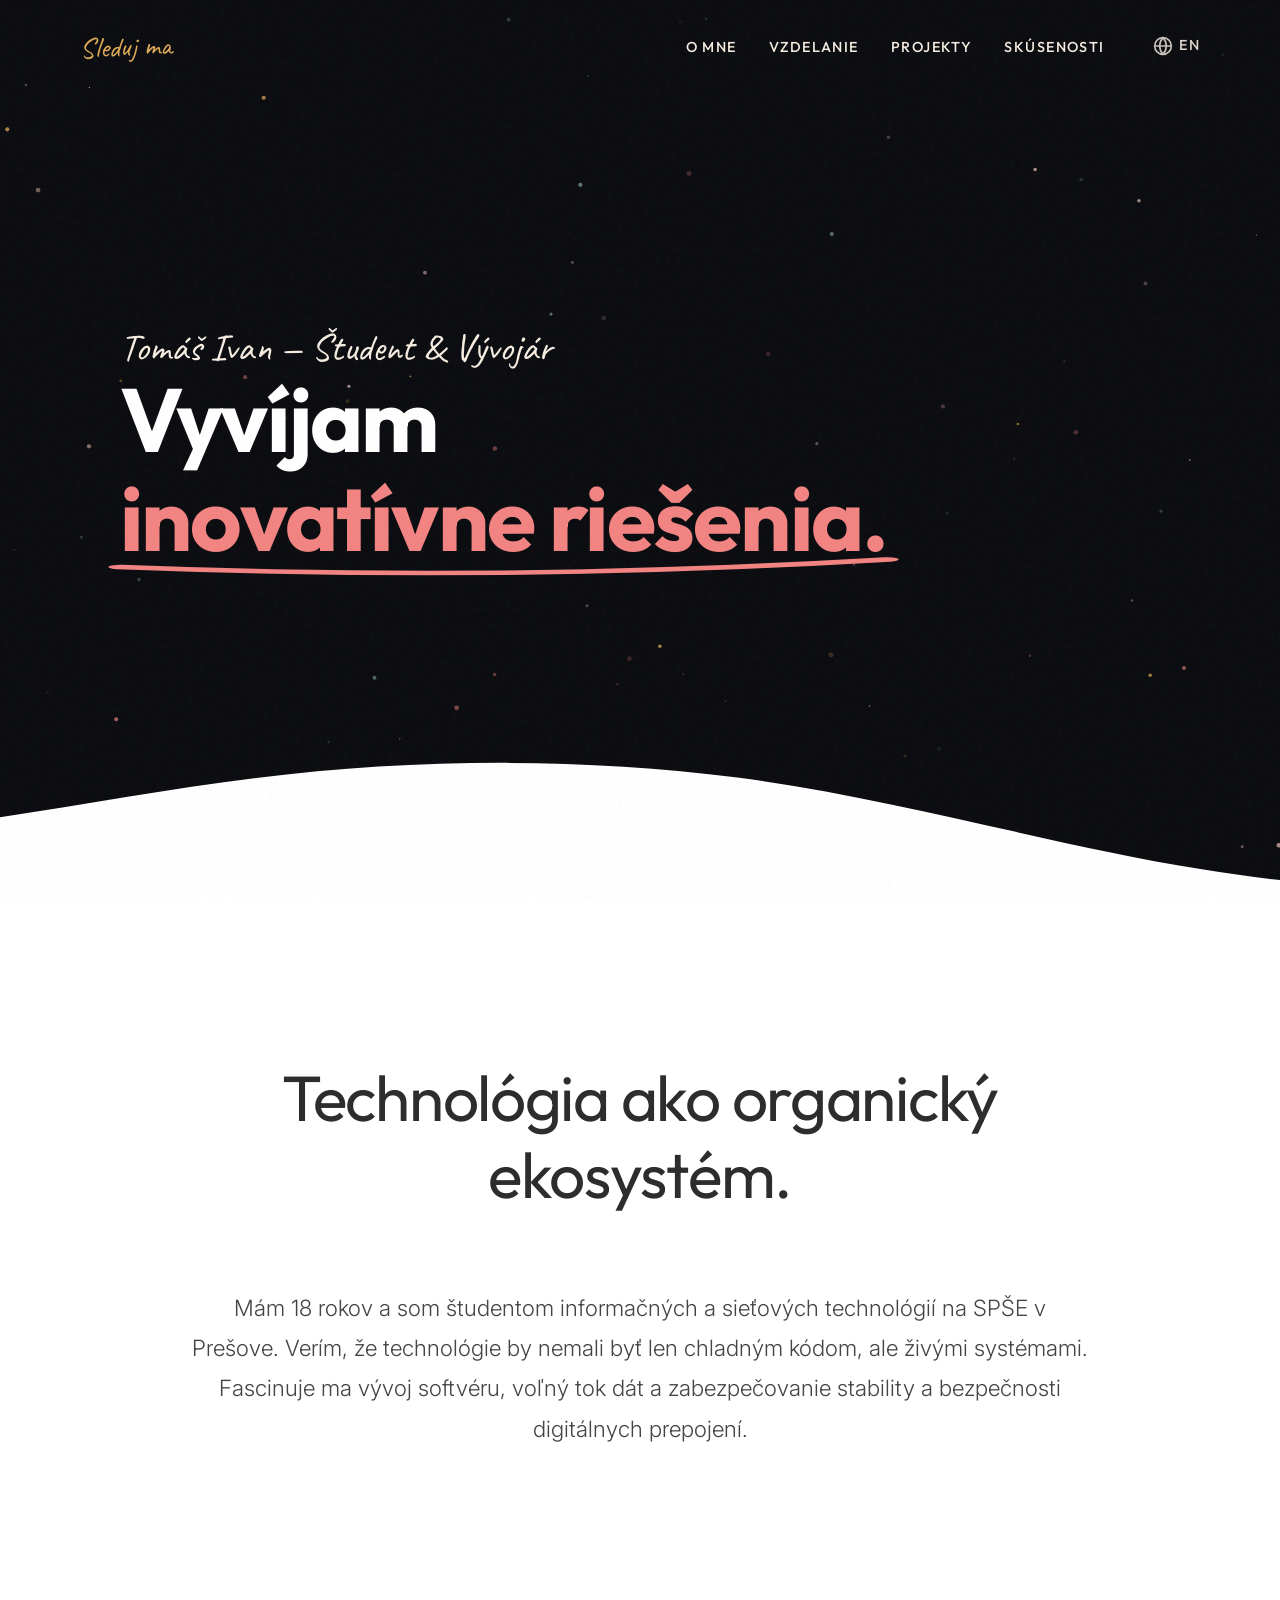
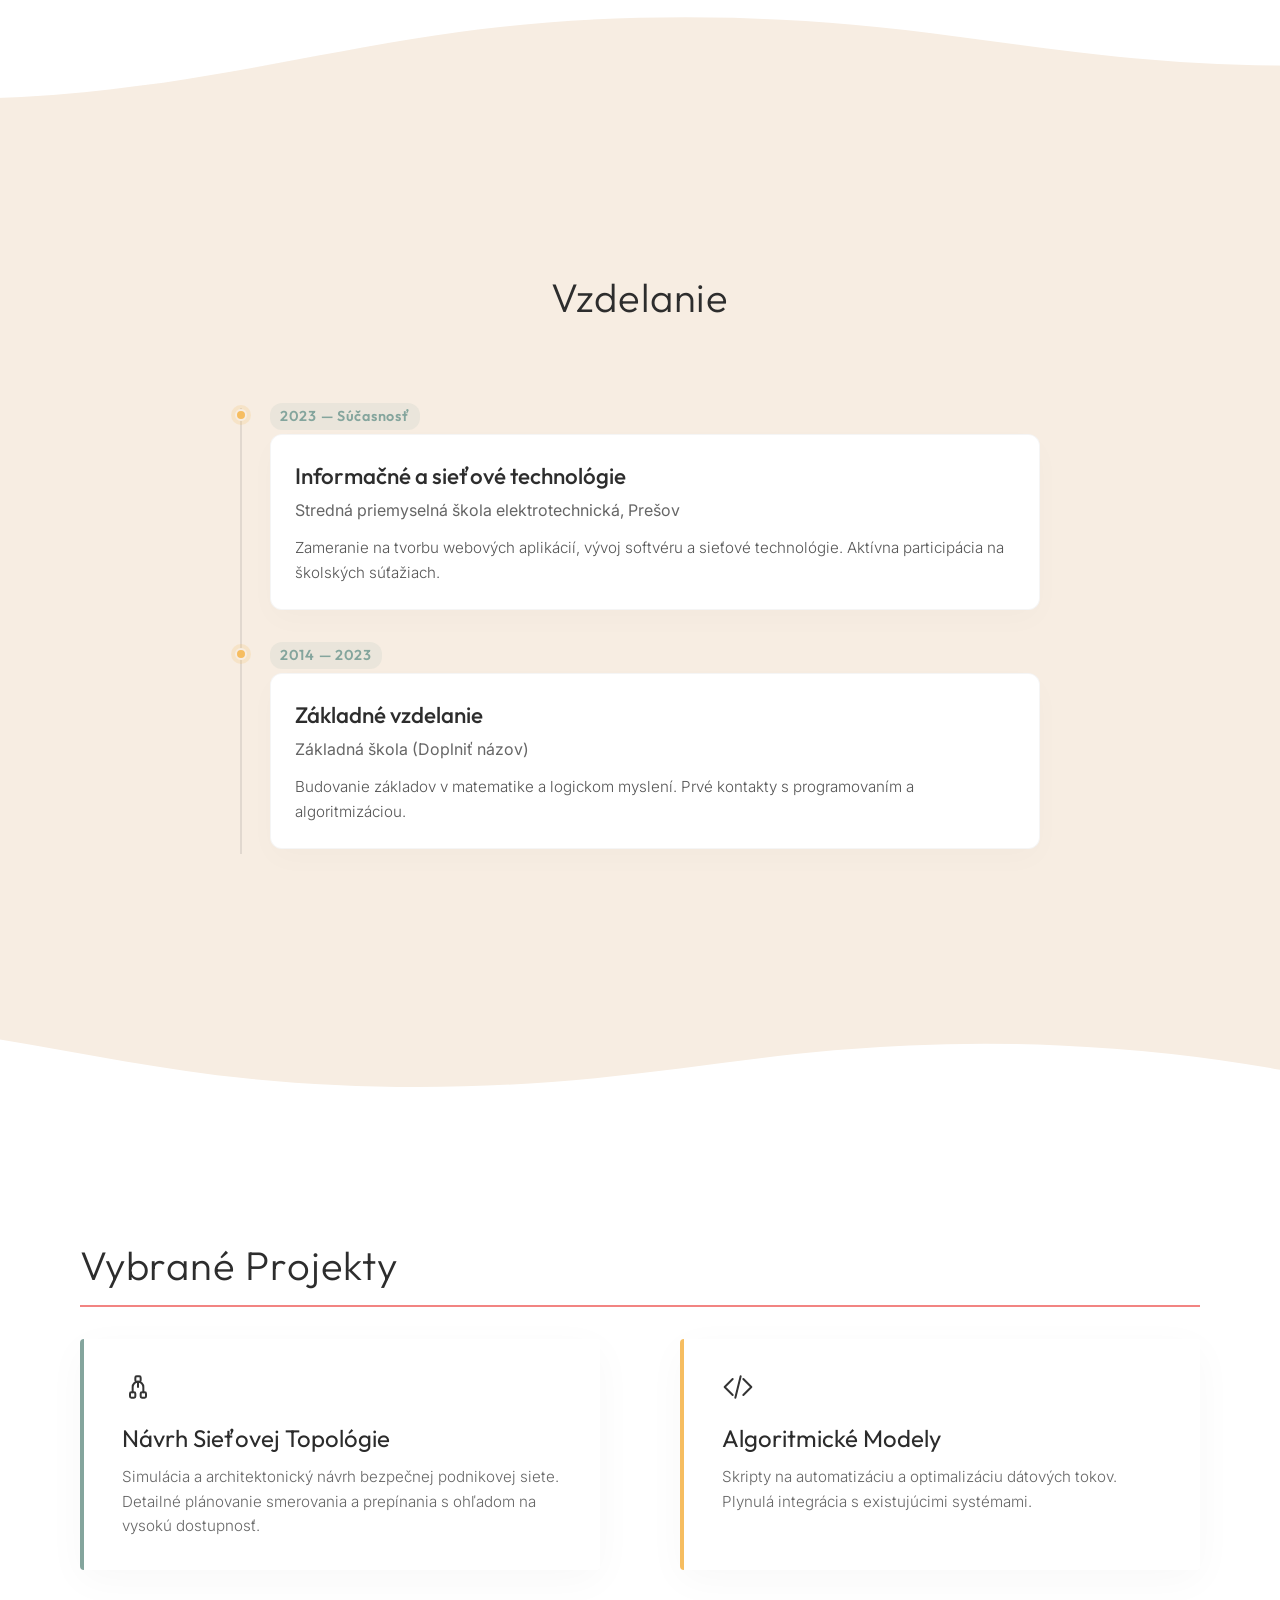
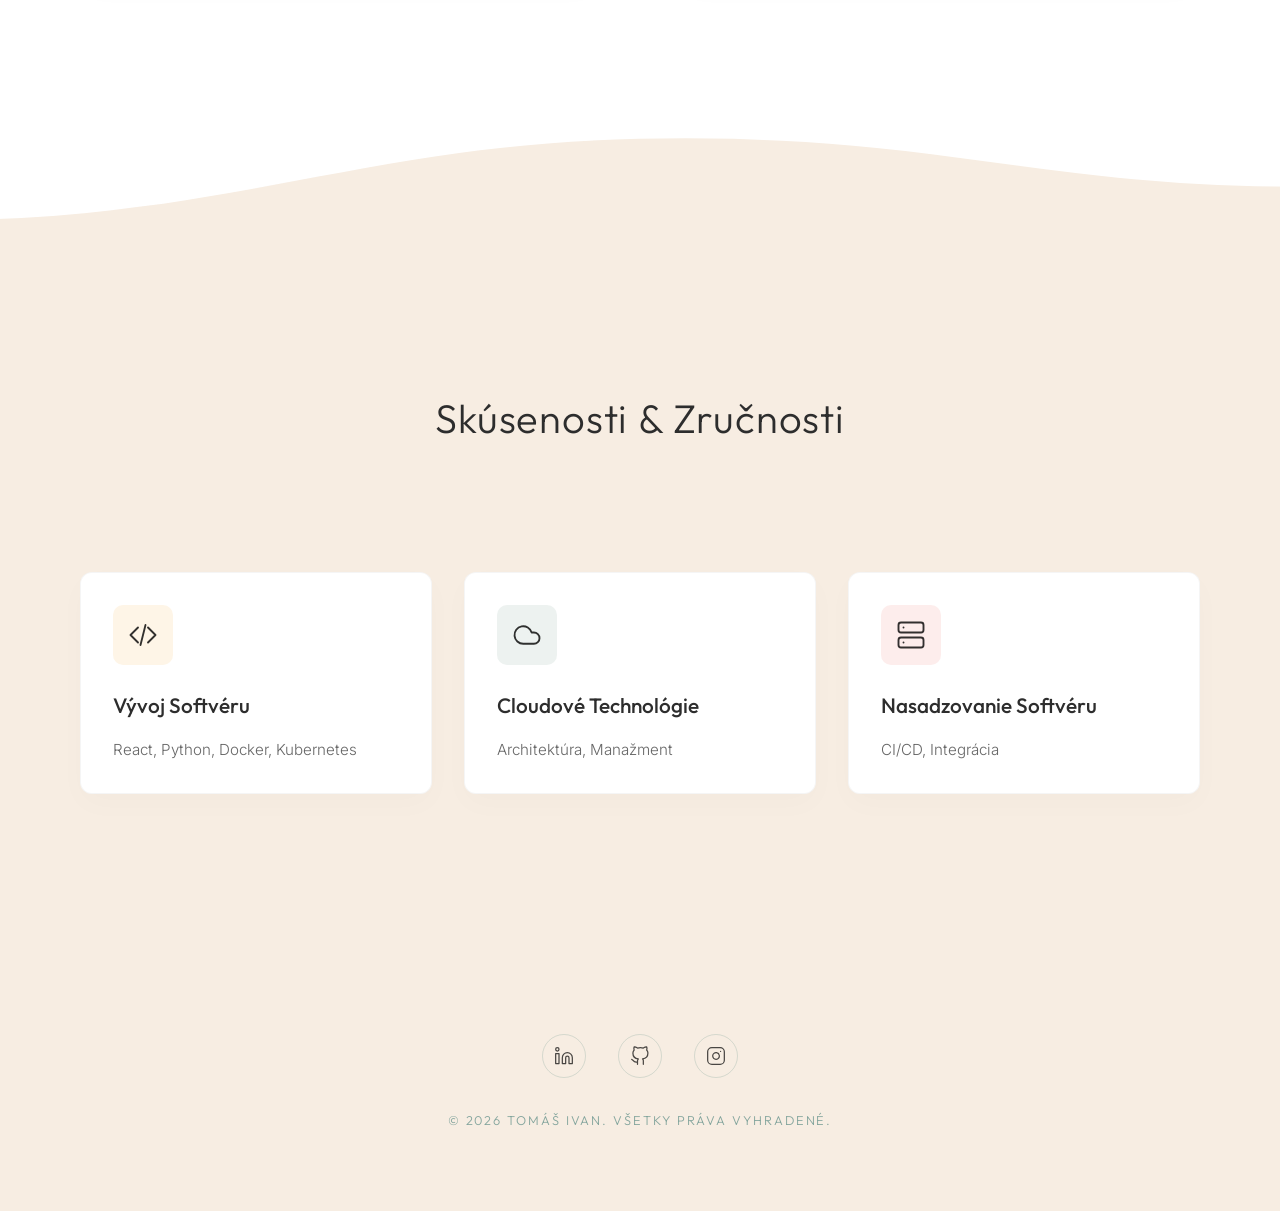
==== commit 839824eb: "Small change of text" ====
--- a/index.html
+++ b/index.html
@@ -26,15 +26,29 @@
     <nav class="site-nav">
         <!-- Left Side Action -->
         <div class="nav-brand">
-            <a href="#footer" class="nav-brand-text">Sleduj ma</a>
+            <a href="#footer" class="nav-brand-text" data-i18n="nav_brand">Sleduj ma</a>
         </div>
 
         <!-- Desktop Links -->
         <ul class="nav-links desktop-links">
-            <li><a href="#about">O mne</a></li>
-            <li><a href="#education">Vzdelanie</a></li>
-            <li><a href="#projects">Projekty</a></li>
-            <li><a href="#skills">Skúsenosti</a></li>
+            <li><a href="#about" data-i18n="nav_about">O mne</a></li>
+            <li><a href="#education" data-i18n="nav_edu">Vzdelanie</a></li>
+            <li><a href="#projects" data-i18n="nav_proj">Projekty</a></li>
+            <li><a href="#skills" data-i18n="nav_skills">Skúsenosti</a></li>
+            <li>
+                <a href="#" id="langToggle" class="nav-brand-text lang-toggle-btn">
+                    <svg xmlns="http://www.w3.org/2000/svg" width="20" height="20" viewBox="0 0 24 24" fill="none"
+                        stroke="currentColor" stroke-width="2" stroke-linecap="round" stroke-linejoin="round"
+                        class="globe-icon">
+                        <circle cx="12" cy="12" r="10"></circle>
+                        <line x1="2" y1="12" x2="22" y2="12"></line>
+                        <path
+                            d="M12 2a15.3 15.3 0 0 1 4 10 15.3 15.3 0 0 1-4 10 15.3 15.3 0 0 1-4-10 15.3 15.3 0 0 1 4-10z">
+                        </path>
+                    </svg>
+                    <span data-i18n="lang_toggle">EN</span>
+                </a>
+            </li>
         </ul>
 
         <!-- Hamburger Icon for Mobile -->
@@ -52,10 +66,22 @@
             <span></span>
         </div>
         <div class="mobile-menu-content">
-            <a href="#about" class="mobile-link">O mne</a>
-            <a href="#education" class="mobile-link">Vzdelanie</a>
-            <a href="#projects" class="mobile-link">Projekty</a>
-            <a href="#skills" class="mobile-link">Skúsenosti</a>
+            <a href="#about" class="mobile-link" data-i18n="nav_about">O mne</a>
+            <a href="#education" class="mobile-link" data-i18n="nav_edu">Vzdelanie</a>
+            <a href="#projects" class="mobile-link" data-i18n="nav_proj">Projekty</a>
+            <a href="#skills" class="mobile-link" data-i18n="nav_skills">Skúsenosti</a>
+            <a href="#" id="langToggleMobile" class="mobile-link nav-brand-text lang-toggle-mobile-btn">
+                <svg xmlns="http://www.w3.org/2000/svg" width="28" height="28" viewBox="0 0 24 24" fill="none"
+                    stroke="currentColor" stroke-width="2" stroke-linecap="round" stroke-linejoin="round"
+                    class="globe-icon">
+                    <circle cx="12" cy="12" r="10"></circle>
+                    <line x1="2" y1="12" x2="22" y2="12"></line>
+                    <path
+                        d="M12 2a15.3 15.3 0 0 1 4 10 15.3 15.3 0 0 1-4 10 15.3 15.3 0 0 1-4-10 15.3 15.3 0 0 1 4-10z">
+                    </path>
+                </svg>
+                <span data-i18n="lang_toggle">EN</span>
+            </a>
             <div class="mobile-socials">
                 <a href="https://www.linkedin.com/in/tom%C3%A1%C5%A1-ivan-slovakia" target="_blank"
                     class="social-icon"><img src="assets/icons/linkedin.svg" alt="LinkedIn"></a>
@@ -74,11 +100,11 @@
         <!-- Canvas for particle light flow -->
         <canvas id="flowCanvas"></canvas>
         <div class="hero-content">
-            <p class="hero-handwritten">Tomáš Ivan — Študent & Vývojár</p>
+            <p class="hero-handwritten" data-i18n="hero_subtitle">Tomáš Ivan — Študent & Vývojár</p>
             <h1 class="hero-title">
                 <span id="typewriter" class="type-text">Vyvíjam</span><span class="typewriter-cursor">|</span> <br>
                 <span class="highlight-text">
-                    inovatívne riešenia.
+                    <span data-i18n="hero_highlight">inovatívne riešenia.</span>
                     <svg class="hand-underline" viewBox="0 0 100 20" preserveAspectRatio="none">
                         <path d="M0,10 Q50,20 100,5" fill="none" stroke="var(--light-coral)" stroke-width="3"
                             stroke-linecap="round" />
@@ -102,11 +128,12 @@
         <!-- About Section -->
         <section id="about" class="section about-section">
             <div class="section-content reveal">
-                <h2 class="section-title">Technológia ako organický ekosystém.</h2>
+                <h2 class="section-title" data-i18n="about_title">Technológia ako organický ekosystém.</h2>
                 <div class="accent-line accent-rose"></div>
-                <p class="text-block">Mám 18 rokov a som študentom informačných a sieťových technológií na SPŠE v
-                    Prešove. Verím, že
-                    technológie by nemali byť len chladným kódom, ale živými systémami. Fascinuje ma vývoj softvéru,
+                <p class="text-block" data-i18n="about_text">Mám 18 rokov a som študentom informačných a sieťových
+                    technológií na SPŠE v
+                    Prešove. Verím, že technológie by nemali byť len chladným kódom, ale živými systémami. Fascinuje ma
+                    vývoj softvéru,
                     voľný tok dát a zabezpečovanie stability a bezpečnosti digitálnych prepojení.</p>
             </div>
             <div class="section-divider-bottom">
@@ -123,30 +150,32 @@
         <section id="education" class="section education-section">
             <div class="section-content">
                 <div class="section-header reveal">
-                    <h2 class="section-title">Vzdelanie</h2>
+                    <h2 class="section-title" data-i18n="nav_edu">Vzdelanie</h2>
                     <div class="accent-line accent-bronze"></div>
                 </div>
-                
+
                 <div class="timeline">
                     <!-- Timeline Item 1 -->
                     <div class="timeline-item reveal delay-100">
                         <div class="timeline-dot"></div>
-                        <div class="timeline-date">2023 — Súčasnosť</div>
+                        <div class="timeline-date" data-i18n="edu_date_1">2023 — Súčasnosť</div>
                         <div class="timeline-content">
-                            <h3>Informačné a sieťové technológie</h3>
-                            <h4>Stredná priemyselná škola elektrotechnická, Prešov</h4>
-                            <p>Zameranie na tvorbu webových aplikácií, vývoj softvéru a sieťové technológie. Aktívna participácia na školských súťažiach.</p>
-                        </div>
-                    </div>
-
-                    <!-- Timeline Item 2 (Placeholder pre ZŠ alebo iné certifikáty) -->
+                            <h3 data-i18n="edu_title_1">Informačné a sieťové technológie</h3>
+                            <h4 data-i18n="edu_school_1">Stredná priemyselná škola elektrotechnická, Prešov</h4>
+                            <p data-i18n="edu_desc_1">Zameranie na tvorbu webových aplikácií, vývoj softvéru a sieťové
+                                technológie. Aktívna participácia na školských súťažiach.</p>
+                        </div>
+                    </div>
+
+                    <!-- Timeline Item 2 -->
                     <div class="timeline-item reveal delay-200">
                         <div class="timeline-dot"></div>
-                        <div class="timeline-date">2014 — 2023</div>
+                        <div class="timeline-date" data-i18n="edu_date_2">2014 — 2023</div>
                         <div class="timeline-content">
-                            <h3>Základné vzdelanie</h3>
-                            <h4>Základná škola (Doplniť názov)</h4>
-                            <p>Budovanie základov v matematike a logickom myslení. Prvé kontakty s programovaním a algoritmizáciou.</p>
+                            <h3 data-i18n="edu_title_2">Základné vzdelanie</h3>
+                            <h4 data-i18n="edu_school_2">Základná škola (Doplniť názov)</h4>
+                            <p data-i18n="edu_desc_2">Budovanie základov v matematike a logickom myslení. Prvé kontakty
+                                s programovaním a algoritmizáciou.</p>
                         </div>
                     </div>
                 </div>
@@ -165,7 +194,7 @@
             </div>
             <div class="section-content">
                 <div class="section-header reveal">
-                    <h2 class="section-title">Vybrané Projekty</h2>
+                    <h2 class="section-title" data-i18n="proj_title">Vybrané Projekty</h2>
                     <div class="accent-line accent-coral"></div>
                 </div>
 
@@ -177,8 +206,9 @@
                             <div class="project-icon">
                                 <img src="assets/icons/network.svg" alt="Sieťová topológia" />
                             </div>
-                            <h3 class="project-title">Návrh Sieťovej Topológie</h3>
-                            <p class="project-desc">Simulácia a architektonický návrh bezpečnej podnikovej siete.
+                            <h3 class="project-title" data-i18n="proj_name_1">Návrh Sieťovej Topológie</h3>
+                            <p class="project-desc" data-i18n="proj_desc_1">Simulácia a architektonický návrh bezpečnej
+                                podnikovej siete.
                                 Detailné plánovanie smerovania a prepínania s ohľadom na vysokú dostupnosť.</p>
                         </div>
                     </article>
@@ -190,9 +220,9 @@
                             <div class="project-icon">
                                 <img src="assets/icons/code.svg" alt="Vývoj" />
                             </div>
-                            <h3 class="project-title">Algoritmické Modely</h3>
-                            <p class="project-desc">Skripty na automatizáciu a optimalizáciu dátových tokov. Plynulá
-                                integrácia s existujúcimi systémami.</p>
+                            <h3 class="project-title" data-i18n="proj_name_2">Algoritmické Modely</h3>
+                            <p class="project-desc" data-i18n="proj_desc_2">Skripty na automatizáciu a optimalizáciu
+                                dátových tokov. Plynulá integrácia s existujúcimi systémami.</p>
                         </div>
                     </article>
                 </div>
@@ -211,7 +241,7 @@
         <section id="skills" class="section skills-section">
             <div class="section-content">
                 <div class="section-header reveal">
-                    <h2 class="section-title">Skúsenosti & Zručnosti</h2>
+                    <h2 class="section-title" data-i18n="skills_title">Skúsenosti & Zručnosti</h2>
                     <div class="accent-line accent-teal"></div>
                 </div>
 
@@ -220,22 +250,22 @@
                         <div class="skill-icon wrap-bronze">
                             <img src="assets/icons/code.svg" alt="Vývoj" />
                         </div>
-                        <h4>Vývoj Softvéru</h4>
-                        <p class="skill-tags">React, Python, Docker</p>
+                        <h4 data-i18n="skill_name_1">Vývoj Softvéru</h4>
+                        <p class="skill-tags">React, Python, Docker, Kubernetes</p>
                     </div>
                     <div class="skill-item reveal delay-200">
                         <div class="skill-icon wrap-teal">
                             <img src="assets/icons/cloud.svg" alt="Cloud" />
                         </div>
-                        <h4>Cloudové Technológie</h4>
-                        <p class="skill-tags">Architektúra, Manažment</p>
+                        <h4 data-i18n="skill_name_2">Cloudové Technológie</h4>
+                        <p class="skill-tags" data-i18n="skill_desc_2">Architektúra, Manažment</p>
                     </div>
                     <div class="skill-item reveal delay-300">
                         <div class="skill-icon wrap-rose">
                             <img src="assets/icons/server.svg" alt="Nasadzovanie" />
                         </div>
-                        <h4>Nasadzovanie Softvéru</h4>
-                        <p class="skill-tags">CI/CD, Integrácia</p>
+                        <h4 data-i18n="skill_name_3">Nasadzovanie Softvéru</h4>
+                        <p class="skill-tags" data-i18n="skill_desc_3">CI/CD, Integrácia</p>
                     </div>
                 </div>
             </div>
@@ -258,7 +288,7 @@
                     <img src="assets/icons/instagram.svg" alt="Instagram">
                 </a>
             </div>
-            <p class="footer-claim">&copy; 2026 Tomáš Ivan. Všetky práva vyhradené.</p>
+            <p class="footer-claim" data-i18n="footer_claim">&copy; 2026 Tomáš Ivan. Všetky práva vyhradené.</p>
         </div>
     </footer>
 
--- a/styles/main.css
+++ b/styles/main.css
@@ -169,6 +169,25 @@
     color: var(--light-coral);
     transform: rotate(0deg) scale(1.05);
     opacity: 1;
+}
+
+.lang-toggle-btn {
+    display: flex;
+    align-items: center;
+    gap: 0.4rem;
+    font-size: 1.2rem;
+    transform: none;
+    margin-left: 1rem;
+}
+
+.globe-icon {
+    display: block;
+    opacity: 0.9;
+    transition: var(--transition-smooth);
+}
+
+.lang-toggle-btn:hover .globe-icon {
+    transform: rotate(15deg);
 }
 
 .nav-links {
@@ -940,6 +959,24 @@
     transition-delay: 0.3s;
 }
 
+.lang-toggle-mobile-btn {
+    display: flex;
+    align-items: center;
+    justify-content: center;
+    gap: 0.8rem;
+    font-size: 2.2rem;
+    margin-top: 1.5rem;
+}
+
+.mobile-menu.open .mobile-link:nth-child(4) {
+    transition-delay: 0.4s;
+}
+
+.mobile-menu.open .mobile-link:nth-child(5) {
+    transition-delay: 0.5s;
+}
+
+
 .mobile-socials {
     display: flex;
     gap: 1rem;
